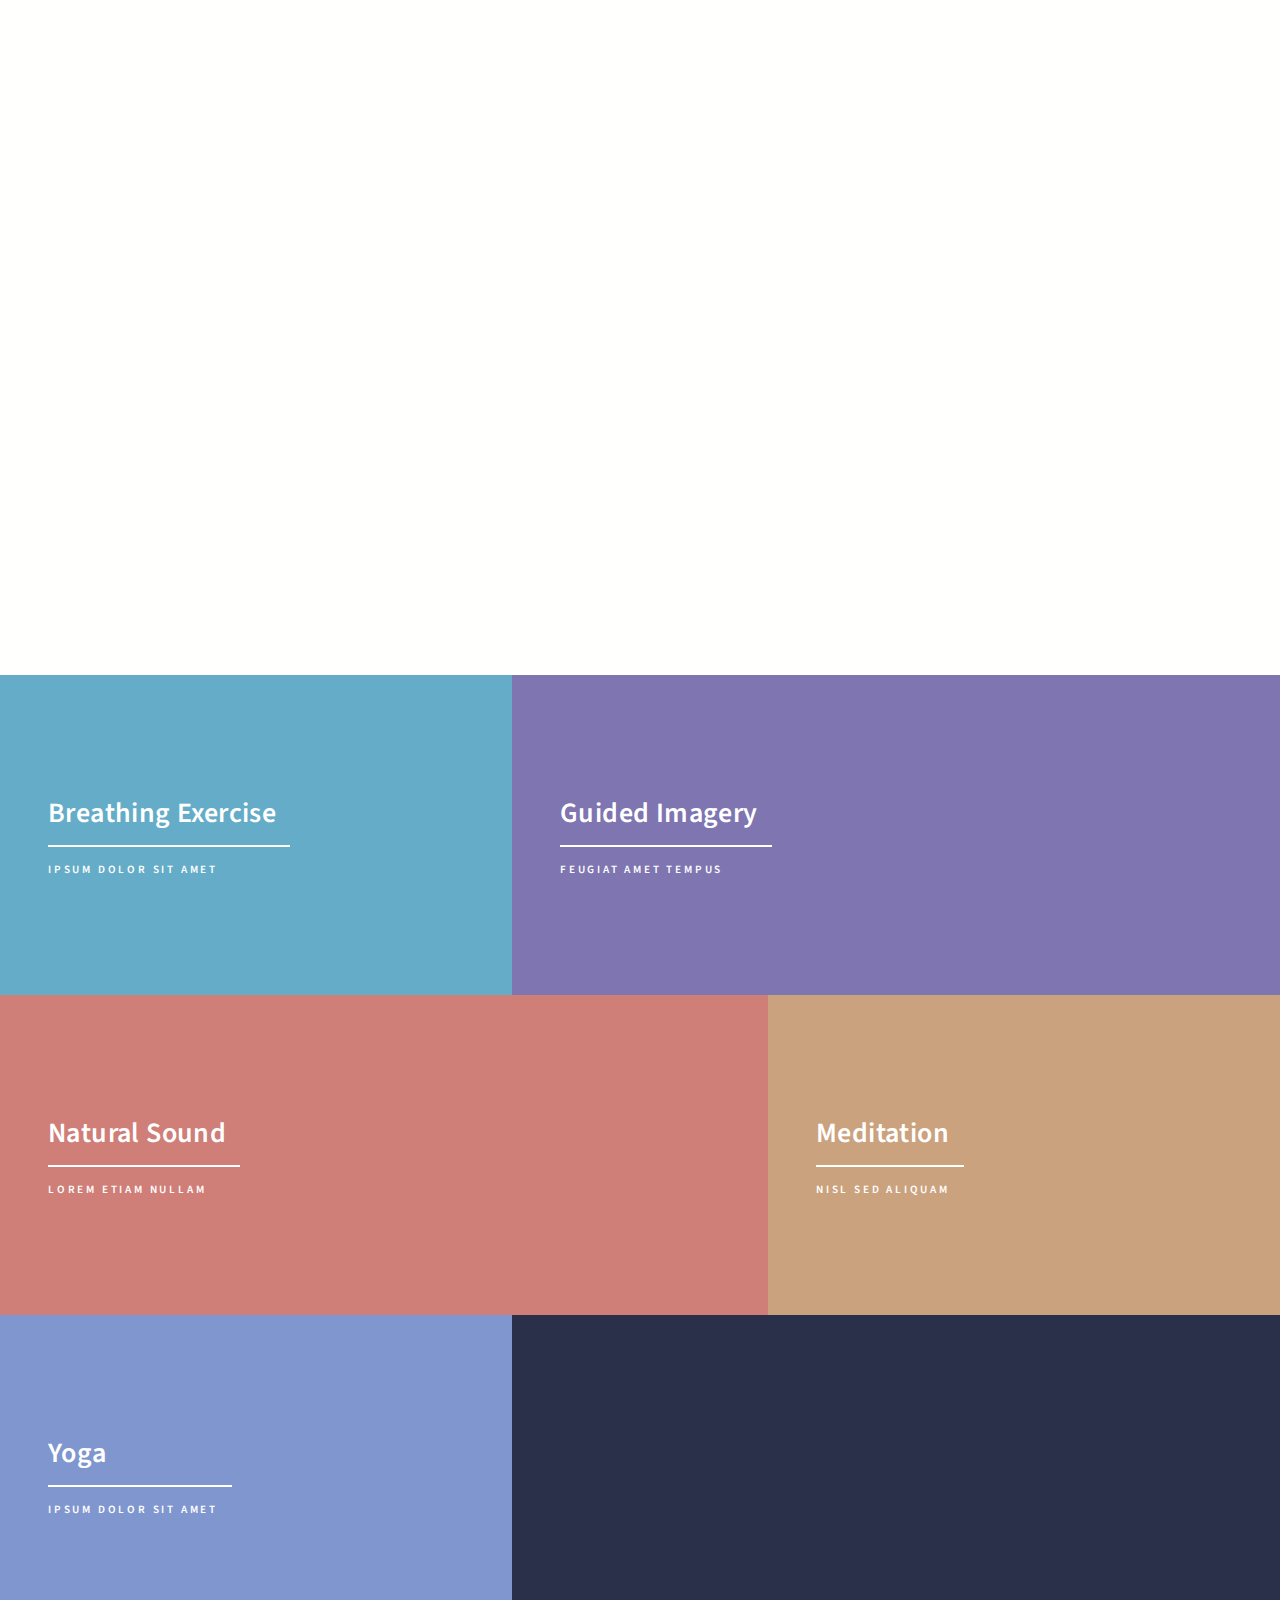
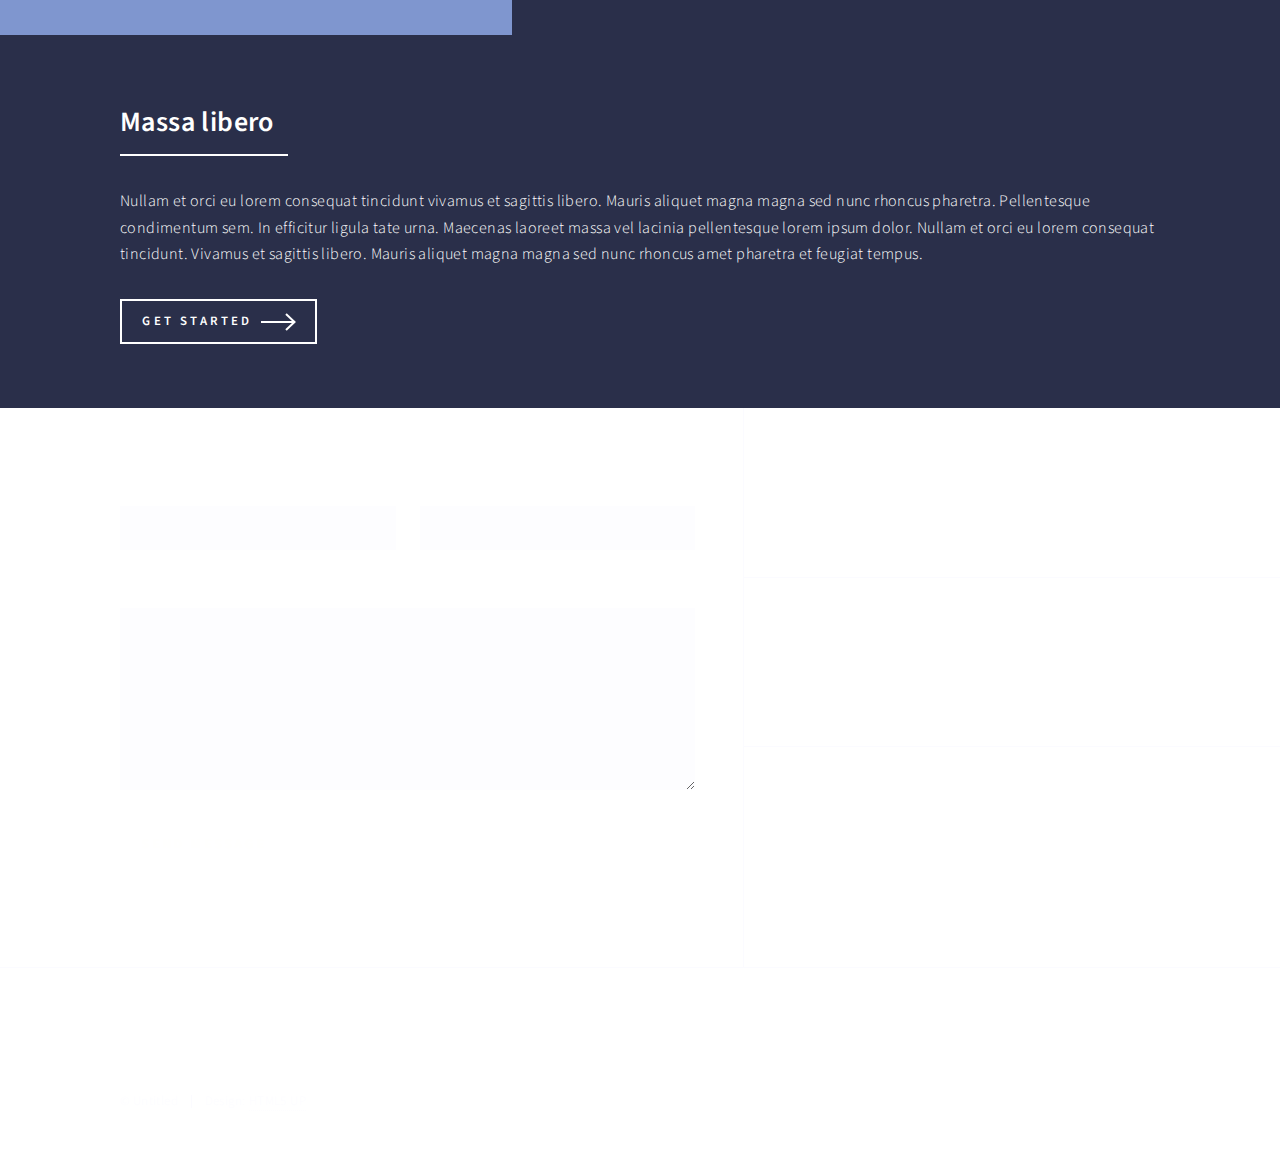
==== index.html @ d441d30e "push" ====
<!DOCTYPE HTML>
<!--
	Forty by HTML5 UP
	html5up.net | @ajlkn
	Free for personal and commercial use under the CCA 3.0 license (html5up.net/license)
-->
<html>
	<head>
		<title>Forty by HTML5 UP</title>
		<meta charset="utf-8" />
		<meta name="viewport" content="width=device-width, initial-scale=1, user-scalable=no" />
		<link rel="stylesheet" href="assets/css/main.css" />
		<noscript><link rel="stylesheet" href="assets/css/noscript.css" /></noscript>
	</head>
	<body class="is-preload">

		<!-- Wrapper -->
			<div id="wrapper">

				<!-- Header -->
					<header id="header" class="alt">
						<a href="index.html" class="logo"><strong><img src="./unruffle-logo.png" alt=""></strong> <span>by Alan Huang, Simran Sethi, Hang Hu</span></a>
						<nav>
							<a href="#menu">Menu</a>
						</nav>
					</header>

				<!-- Menu -->
					<nav id="menu">
						<ul class="links">
							<li><a href="index.html">Home</a></li>
							<li><a href="landing.html">Landing</a></li>
							<li><a href="generic.html">Generic</a></li>
							<li><a href="elements.html">Elements</a></li>
						</ul>
						<ul class="actions stacked">
							<li><a href="#" class="button primary fit">Get Started</a></li>
							<li><a href="#" class="button fit">Log In</a></li>
						</ul>
					</nav>

				<!-- Banner -->
					<section id="banner" class="major">
						<div class="inner">
							<header class="major">
								<h1>Welcome to Unruffle</h1>
							</header>
							<div class="content">
								<p>Where PTSD sufferers find a community and the necessarily help to deal with their symptoms</p>
								<ul class="actions">
									<li><a href="#one" class="button next scrolly">Get Started</a></li>
								</ul>
							</div>
						</div>
					</section>

				<!-- Main -->
					<div id="main">

						<!-- One -->
							<section id="one" class="tiles">
								<article>
									<span class="image">
										<img src="images/pic01.jpg" alt="" />
									</span>
									<header class="major">
										<h3><a href="breathingExercise.html" class="link">Breathing Exercise</a></h3>
										<p>Ipsum dolor sit amet</p>
									</header>
								</article>
								<article>
									<span class="image">
										<img src="images/pic02.jpg" alt="" />
									</span>
									<header class="major">
										<h3><a href="GuidedImagery.html" class="link">Guided Imagery</a></h3>
										<p>feugiat amet tempus</p>
									</header>
								</article>
								<article>
									<span class="image">
										<img src="images/pic03.jpg" alt="" />
									</span>
									<header class="major">
										<h3><a href="landing.html" class="link">Natural Sound</a></h3>
										<p>Lorem etiam nullam</p>
									</header>
								</article>
								<article>
									<span class="image">
										<img src="images/pic04.jpg" alt="" />
									</span>
									<header class="major">
										<h3><a href="landing.html" class="link">Meditation</a></h3>
										<p>Nisl sed aliquam</p>
									</header>
								</article>
								<article>
									<span class="image">
										<img src="images/pic05.jpg" alt="" />
									</span>
									<header class="major">
										<h3><a href="landing.html" class="link">Yoga</a></h3>
										<p>Ipsum dolor sit amet</p>
									</header>
								</article>
								
							</section>

						<!-- Two -->
							<section id="two">
								<div class="inner">
									<header class="major">
										<h2>Massa libero</h2>
									</header>
									<p>Nullam et orci eu lorem consequat tincidunt vivamus et sagittis libero. Mauris aliquet magna magna sed nunc rhoncus pharetra. Pellentesque condimentum sem. In efficitur ligula tate urna. Maecenas laoreet massa vel lacinia pellentesque lorem ipsum dolor. Nullam et orci eu lorem consequat tincidunt. Vivamus et sagittis libero. Mauris aliquet magna magna sed nunc rhoncus amet pharetra et feugiat tempus.</p>
									<ul class="actions">
										<li><a href="landing.html" class="button next">Get Started</a></li>
									</ul>
								</div>
							</section>

					</div>

				<!-- Contact -->
					<section id="contact">
						<div class="inner">
							<section>
								<form method="post" action="#">
									<div class="fields">
										<div class="field half">
											<label for="name">Name</label>
											<input type="text" name="name" id="name" />
										</div>
										<div class="field half">
											<label for="email">Email</label>
											<input type="text" name="email" id="email" />
										</div>
										<div class="field">
											<label for="message">Message</label>
											<textarea name="message" id="message" rows="6"></textarea>
										</div>
									</div>
									<ul class="actions">
										<li><input type="submit" value="Send Message" class="primary" /></li>
										<li><input type="reset" value="Clear" /></li>
									</ul>
								</form>
							</section>
							<section class="split">
								<section>
									<div class="contact-method">
										<span class="icon alt fa-envelope"></span>
										<h3>Email</h3>
										<a href="#">information@untitled.tld</a>
									</div>
								</section>
								<section>
									<div class="contact-method">
										<span class="icon alt fa-phone"></span>
										<h3>Phone</h3>
										<span>(000) 000-0000 x12387</span>
									</div>
								</section>
								<section>
									<div class="contact-method">
										<span class="icon alt fa-home"></span>
										<h3>Address</h3>
										<span>1234 Somewhere Road #5432<br />
										Nashville, TN 00000<br />
										United States of America</span>
									</div>
								</section>
							</section>
						</div>
					</section>

				<!-- Footer -->
					<footer id="footer">
						<div class="inner">
							<ul class="icons">
								<li><a href="#" class="icon alt fa-twitter"><span class="label">Twitter</span></a></li>
								<li><a href="#" class="icon alt fa-facebook"><span class="label">Facebook</span></a></li>
								<li><a href="#" class="icon alt fa-instagram"><span class="label">Instagram</span></a></li>
								<li><a href="#" class="icon alt fa-github"><span class="label">GitHub</span></a></li>
								<li><a href="#" class="icon alt fa-linkedin"><span class="label">LinkedIn</span></a></li>
							</ul>
							<ul class="copyright">
								<li>&copy; Untitled</li><li>Design: <a href="https://html5up.net">HTML5 UP</a></li>
							</ul>
						</div>
					</footer>

			</div>

		<!-- Scripts -->
			<script src="assets/js/jquery.min.js"></script>
			<script src="assets/js/jquery.scrolly.min.js"></script>
			<script src="assets/js/jquery.scrollex.min.js"></script>
			<script src="assets/js/browser.min.js"></script>
			<script src="assets/js/breakpoints.min.js"></script>
			<script src="assets/js/util.js"></script>
			<script src="assets/js/main.js"></script>

	</body>
</html>
---- assets/css/main.css ----
@import url(font-awesome.min.css);
@import url("https://fonts.googleapis.com/css?family=Source+Sans+Pro:300,300italic,600,600italic");

/*
	Forty by HTML5 UP
	html5up.net | @ajlkn
	Free for personal and commercial use under the CCA 3.0 license (html5up.net/license)
*/

html, body, div, span, applet, object,
iframe, h1, h2, h3, h4, h5, h6, p, blockquote,
pre, a, abbr, acronym, address, big, cite,
code, del, dfn, em, img, ins, kbd, q, s, samp,
small, strike, strong, sub, sup, tt, var, b,
u, i, center, dl, dt, dd, ol, ul, li, fieldset,
form, label, legend, table, caption, tbody,
tfoot, thead, tr, th, td, article, aside,
canvas, details, embed, figure, figcaption,
footer, header, hgroup, menu, nav, output, ruby,
section, summary, time, mark, audio, video {
	margin: 0;
	padding: 0;
	border: 0;
	font-size: 100%;
	font: inherit;
	vertical-align: baseline;}

article, aside, details, figcaption, figure,
footer, header, hgroup, menu, nav, section {
	display: block;}

body {
	line-height: 1;
}

ol, ul {
	list-style: none;
}

blockquote, q {
	quotes: none;
}

	blockquote:before, blockquote:after, q:before, q:after {
		content: '';
		content: none;
	}

table {
	border-collapse: collapse;
	border-spacing: 0;
}

body {
	-webkit-text-size-adjust: none;
}

mark {
	background-color: transparent;
	color: inherit;
}

input::-moz-focus-inner {
	border: 0;
	padding: 0;
}

input, select, textarea {
	-moz-appearance: none;
	-webkit-appearance: none;
	-ms-appearance: none;
	appearance: none;
}

/* Basic */

	@-ms-viewport {
		width: device-width;
	}

	body {
		-ms-overflow-style: scrollbar;
	}

	@media screen and (max-width: 480px) {

		html, body {
			min-width: 320px;
		}

	}

	html {
		box-sizing: border-box;
	}

	*, *:before, *:after {
		box-sizing: inherit;
	}

	body {
		/*background: #fffffe;*/
	}

		body.is-preload *, body.is-preload *:before, body.is-preload *:after {
			-moz-animation: none !important;
			-webkit-animation: none !important;
			-ms-animation: none !important;
			animation: none !important;
			-moz-dummy: none !important;
			-webkit-dummy: none !important;
			-ms-dummy: none !important;
			dummy: none !important;
		}

/* Type */

	body, input, select, textarea {
		color: #ffffff;
		font-family: "Source Sans Pro", Helvetica, sans-serif;
		font-size: 17pt;
		font-weight: 300;
		letter-spacing: 0.025em;
		line-height: 1.65;
	}

		@media screen and (max-width: 1680px) {

			body, input, select, textarea {
				font-size: 14pt;
			}

		}

		@media screen and (max-width: 1280px) {

			body, input, select, textarea {
				font-size: 12pt;
			}

		}

		@media screen and (max-width: 360px) {

			body, input, select, textarea {
				font-size: 11pt;
			}

		}

	a {
		-moz-dummy: color 0.2s ease-in-out, border-bottom-color 0.2s ease-in-out;
		-webkit-dummy: color 0.2s ease-in-out, border-bottom-color 0.2s ease-in-out;
		-ms-dummy: color 0.2s ease-in-out, border-bottom-color 0.2s ease-in-out;
		dummy: color 0.2s ease-in-out, border-bottom-color 0.2s ease-in-out;
		border-bottom: dotted 1px;
		color: inherit;
		text-decoration: none;
	}

		a:hover {
			border-bottom-color: transparent;
			color: #9bf1ff !important;
		}

		a:active {
			color: #53e3fb !important;
		}

	strong, b {
		color: #ffffff;
		font-weight: 600;
	}

	em, i {
		font-style: italic;
	}

	p {
		margin: 0 0 2em 0;
	}

	h1, h2, h3, h4, h5, h6 {
		color: #ffffff;
		font-weight: 600;
		line-height: 1.65;
		margin: 0 0 1em 0;
	}

		h1 a, h2 a, h3 a, h4 a, h5 a, h6 a {
			color: inherit;
			border-bottom: 0;
		}

	h1 {
		font-size: 2.5em;
	}

	h2 {
		font-size: 1.75em;
	}

	h3 {
		font-size: 1.35em;
	}

	h4 {
		font-size: 1.1em;
	}

	h5 {
		font-size: 0.9em;
	}

	h6 {
		font-size: 0.7em;
	}

	@media screen and (max-width: 736px) {

		h1 {
			font-size: 2em;
		}

		h2 {
			font-size: 1.5em;
		}

		h3 {
			font-size: 1.25em;
		}

	}

	sub {
		font-size: 0.8em;
		position: relative;
		top: 0.5em;
	}

	sup {
		font-size: 0.8em;
		position: relative;
		top: -0.5em;
	}

	blockquote {
		border-left: solid 4px rgba(212, 212, 255, 0.1);
		font-style: italic;
		margin: 0 0 2em 0;
		padding: 0.5em 0 0.5em 2em;
	}

	code {
		background: rgba(212, 212, 255, 0.035);
		font-family: "Courier New", monospace;
		font-size: 0.9em;
		margin: 0 0.25em;
		padding: 0.25em 0.65em;
	}

	pre {
		-webkit-overflow-scrolling: touch;
		font-family: "Courier New", monospace;
		font-size: 0.9em;
		margin: 0 0 2em 0;
	}

		pre code {
			display: block;
			line-height: 1.75;
			padding: 1em 1.5em;
			overflow-x: auto;
		}

	hr {
		border: 0;
		border-bottom: solid 1px rgba(212, 212, 255, 0.1);
		margin: 2em 0;
	}

		hr.major {
			margin: 3em 0;
		}

	.align-left {
		text-align: left;
	}

	.align-center {
		text-align: center;
	}

	.align-right {
		text-align: right;
	}

/* Row */

	.row {
		display: flex;
		flex-wrap: wrap;
		box-sizing: border-box;
		align-items: stretch;
	}

		.row > * {
			box-sizing: border-box;
		}

		.row.gtr-uniform > * > :last-child {
			margin-bottom: 0;
		}

		.row.aln-left {
			justify-content: flex-start;
		}

		.row.aln-center {
			justify-content: center;
		}

		.row.aln-right {
			justify-content: flex-end;
		}

		.row.aln-top {
			align-items: flex-start;
		}

		.row.aln-middle {
			align-items: center;
		}

		.row.aln-bottom {
			align-items: flex-end;
		}

		.row > .imp {
			order: -1;
		}

		.row > .col-1 {
			width: 8.3333333333%;
		}

		.row > .off-1 {
			margin-left: 8.3333333333%;
		}

		.row > .col-2 {
			width: 16.6666666667%;
		}

		.row > .off-2 {
			margin-left: 16.6666666667%;
		}

		.row > .col-3 {
			width: 25%;
		}

		.row > .off-3 {
			margin-left: 25%;
		}

		.row > .col-4 {
			width: 33.3333333333%;
		}

		.row > .off-4 {
			margin-left: 33.3333333333%;
		}

		.row > .col-5 {
			width: 41.6666666667%;
		}

		.row > .off-5 {
			margin-left: 41.6666666667%;
		}

		.row > .col-6 {
			width: 50%;
		}

		.row > .off-6 {
			margin-left: 50%;
		}

		.row > .col-7 {
			width: 58.3333333333%;
		}

		.row > .off-7 {
			margin-left: 58.3333333333%;
		}

		.row > .col-8 {
			width: 66.6666666667%;
		}

		.row > .off-8 {
			margin-left: 66.6666666667%;
		}

		.row > .col-9 {
			width: 75%;
		}

		.row > .off-9 {
			margin-left: 75%;
		}

		.row > .col-10 {
			width: 83.3333333333%;
		}

		.row > .off-10 {
			margin-left: 83.3333333333%;
		}

		.row > .col-11 {
			width: 91.6666666667%;
		}

		.row > .off-11 {
			margin-left: 91.6666666667%;
		}

		.row > .col-12 {
			width: 100%;
		}

		.row > .off-12 {
			margin-left: 100%;
		}

		.row.gtr-0 {
			margin-top: 0;
			margin-left: 0em;
		}

			.row.gtr-0 > * {
				padding: 0 0 0 0em;
			}

			.row.gtr-0.gtr-uniform {
				margin-top: 0em;
			}

				.row.gtr-0.gtr-uniform > * {
					padding-top: 0em;
				}

		.row.gtr-25 {
			margin-top: 0;
			margin-left: -0.5em;
		}

			.row.gtr-25 > * {
				padding: 0 0 0 0.5em;
			}

			.row.gtr-25.gtr-uniform {
				margin-top: -0.5em;
			}

				.row.gtr-25.gtr-uniform > * {
					padding-top: 0.5em;
				}

		.row.gtr-50 {
			margin-top: 0;
			margin-left: -1em;
		}

			.row.gtr-50 > * {
				padding: 0 0 0 1em;
			}

			.row.gtr-50.gtr-uniform {
				margin-top: -1em;
			}

				.row.gtr-50.gtr-uniform > * {
					padding-top: 1em;
				}

		.row {
			margin-top: 0;
			margin-left: -2em;
		}

			.row > * {
				padding: 0 0 0 2em;
			}

			.row.gtr-uniform {
				margin-top: -2em;
			}

				.row.gtr-uniform > * {
					padding-top: 2em;
				}

		.row.gtr-150 {
			margin-top: 0;
			margin-left: -3em;
		}

			.row.gtr-150 > * {
				padding: 0 0 0 3em;
			}

			.row.gtr-150.gtr-uniform {
				margin-top: -3em;
			}

				.row.gtr-150.gtr-uniform > * {
					padding-top: 3em;
				}

		.row.gtr-200 {
			margin-top: 0;
			margin-left: -4em;
		}

			.row.gtr-200 > * {
				padding: 0 0 0 4em;
			}

			.row.gtr-200.gtr-uniform {
				margin-top: -4em;
			}

				.row.gtr-200.gtr-uniform > * {
					padding-top: 4em;
				}

		@media screen and (max-width: 1680px) {

			.row {
				display: flex;
				flex-wrap: wrap;
				box-sizing: border-box;
				align-items: stretch;
			}

				.row > * {
					box-sizing: border-box;
				}

				.row.gtr-uniform > * > :last-child {
					margin-bottom: 0;
				}

				.row.aln-left {
					justify-content: flex-start;
				}

				.row.aln-center {
					justify-content: center;
				}

				.row.aln-right {
					justify-content: flex-end;
				}

				.row.aln-top {
					align-items: flex-start;
				}

				.row.aln-middle {
					align-items: center;
				}

				.row.aln-bottom {
					align-items: flex-end;
				}

				.row > .imp-xlarge {
					order: -1;
				}

				.row > .col-1-xlarge {
					width: 8.3333333333%;
				}

				.row > .off-1-xlarge {
					margin-left: 8.3333333333%;
				}

				.row > .col-2-xlarge {
					width: 16.6666666667%;
				}

				.row > .off-2-xlarge {
					margin-left: 16.6666666667%;
				}

				.row > .col-3-xlarge {
					width: 25%;
				}

				.row > .off-3-xlarge {
					margin-left: 25%;
				}

				.row > .col-4-xlarge {
					width: 33.3333333333%;
				}

				.row > .off-4-xlarge {
					margin-left: 33.3333333333%;
				}

				.row > .col-5-xlarge {
					width: 41.6666666667%;
				}

				.row > .off-5-xlarge {
					margin-left: 41.6666666667%;
				}

				.row > .col-6-xlarge {
					width: 50%;
				}

				.row > .off-6-xlarge {
					margin-left: 50%;
				}

				.row > .col-7-xlarge {
					width: 58.3333333333%;
				}

				.row > .off-7-xlarge {
					margin-left: 58.3333333333%;
				}

				.row > .col-8-xlarge {
					width: 66.6666666667%;
				}

				.row > .off-8-xlarge {
					margin-left: 66.6666666667%;
				}

				.row > .col-9-xlarge {
					width: 75%;
				}

				.row > .off-9-xlarge {
					margin-left: 75%;
				}

				.row > .col-10-xlarge {
					width: 83.3333333333%;
				}

				.row > .off-10-xlarge {
					margin-left: 83.3333333333%;
				}

				.row > .col-11-xlarge {
					width: 91.6666666667%;
				}

				.row > .off-11-xlarge {
					margin-left: 91.6666666667%;
				}

				.row > .col-12-xlarge {
					width: 100%;
				}

				.row > .off-12-xlarge {
					margin-left: 100%;
				}

				.row.gtr-0 {
					margin-top: 0;
					margin-left: 0em;
				}

					.row.gtr-0 > * {
						padding: 0 0 0 0em;
					}

					.row.gtr-0.gtr-uniform {
						margin-top: 0em;
					}

						.row.gtr-0.gtr-uniform > * {
							padding-top: 0em;
						}

				.row.gtr-25 {
					margin-top: 0;
					margin-left: -0.5em;
				}

					.row.gtr-25 > * {
						padding: 0 0 0 0.5em;
					}

					.row.gtr-25.gtr-uniform {
						margin-top: -0.5em;
					}

						.row.gtr-25.gtr-uniform > * {
							padding-top: 0.5em;
						}

				.row.gtr-50 {
					margin-top: 0;
					margin-left: -1em;
				}

					.row.gtr-50 > * {
						padding: 0 0 0 1em;
					}

					.row.gtr-50.gtr-uniform {
						margin-top: -1em;
					}

						.row.gtr-50.gtr-uniform > * {
							padding-top: 1em;
						}

				.row {
					margin-top: 0;
					margin-left: -2em;
				}

					.row > * {
						padding: 0 0 0 2em;
					}

					.row.gtr-uniform {
						margin-top: -2em;
					}

						.row.gtr-uniform > * {
							padding-top: 2em;
						}

				.row.gtr-150 {
					margin-top: 0;
					margin-left: -3em;
				}

					.row.gtr-150 > * {
						padding: 0 0 0 3em;
					}

					.row.gtr-150.gtr-uniform {
						margin-top: -3em;
					}

						.row.gtr-150.gtr-uniform > * {
							padding-top: 3em;
						}

				.row.gtr-200 {
					margin-top: 0;
					margin-left: -4em;
				}

					.row.gtr-200 > * {
						padding: 0 0 0 4em;
					}

					.row.gtr-200.gtr-uniform {
						margin-top: -4em;
					}

						.row.gtr-200.gtr-uniform > * {
							padding-top: 4em;
						}

		}

		@media screen and (max-width: 1280px) {

			.row {
				display: flex;
				flex-wrap: wrap;
				box-sizing: border-box;
				align-items: stretch;
			}

				.row > * {
					box-sizing: border-box;
				}

				.row.gtr-uniform > * > :last-child {
					margin-bottom: 0;
				}

				.row.aln-left {
					justify-content: flex-start;
				}

				.row.aln-center {
					justify-content: center;
				}

				.row.aln-right {
					justify-content: flex-end;
				}

				.row.aln-top {
					align-items: flex-start;
				}

				.row.aln-middle {
					align-items: center;
				}

				.row.aln-bottom {
					align-items: flex-end;
				}

				.row > .imp-large {
					order: -1;
				}

				.row > .col-1-large {
					width: 8.3333333333%;
				}

				.row > .off-1-large {
					margin-left: 8.3333333333%;
				}

				.row > .col-2-large {
					width: 16.6666666667%;
				}

				.row > .off-2-large {
					margin-left: 16.6666666667%;
				}

				.row > .col-3-large {
					width: 25%;
				}

				.row > .off-3-large {
					margin-left: 25%;
				}

				.row > .col-4-large {
					width: 33.3333333333%;
				}

				.row > .off-4-large {
					margin-left: 33.3333333333%;
				}

				.row > .col-5-large {
					width: 41.6666666667%;
				}

				.row > .off-5-large {
					margin-left: 41.6666666667%;
				}

				.row > .col-6-large {
					width: 50%;
				}

				.row > .off-6-large {
					margin-left: 50%;
				}

				.row > .col-7-large {
					width: 58.3333333333%;
				}

				.row > .off-7-large {
					margin-left: 58.3333333333%;
				}

				.row > .col-8-large {
					width: 66.6666666667%;
				}

				.row > .off-8-large {
					margin-left: 66.6666666667%;
				}

				.row > .col-9-large {
					width: 75%;
				}

				.row > .off-9-large {
					margin-left: 75%;
				}

				.row > .col-10-large {
					width: 83.3333333333%;
				}

				.row > .off-10-large {
					margin-left: 83.3333333333%;
				}

				.row > .col-11-large {
					width: 91.6666666667%;
				}

				.row > .off-11-large {
					margin-left: 91.6666666667%;
				}

				.row > .col-12-large {
					width: 100%;
				}

				.row > .off-12-large {
					margin-left: 100%;
				}

				.row.gtr-0 {
					margin-top: 0;
					margin-left: 0em;
				}

					.row.gtr-0 > * {
						padding: 0 0 0 0em;
					}

					.row.gtr-0.gtr-uniform {
						margin-top: 0em;
					}

						.row.gtr-0.gtr-uniform > * {
							padding-top: 0em;
						}

				.row.gtr-25 {
					margin-top: 0;
					margin-left: -0.375em;
				}

					.row.gtr-25 > * {
						padding: 0 0 0 0.375em;
					}

					.row.gtr-25.gtr-uniform {
						margin-top: -0.375em;
					}

						.row.gtr-25.gtr-uniform > * {
							padding-top: 0.375em;
						}

				.row.gtr-50 {
					margin-top: 0;
					margin-left: -0.75em;
				}

					.row.gtr-50 > * {
						padding: 0 0 0 0.75em;
					}

					.row.gtr-50.gtr-uniform {
						margin-top: -0.75em;
					}

						.row.gtr-50.gtr-uniform > * {
							padding-top: 0.75em;
						}

				.row {
					margin-top: 0;
					margin-left: -1.5em;
				}

					.row > * {
						padding: 0 0 0 1.5em;
					}

					.row.gtr-uniform {
						margin-top: -1.5em;
					}

						.row.gtr-uniform > * {
							padding-top: 1.5em;
						}

				.row.gtr-150 {
					margin-top: 0;
					margin-left: -2.25em;
				}

					.row.gtr-150 > * {
						padding: 0 0 0 2.25em;
					}

					.row.gtr-150.gtr-uniform {
						margin-top: -2.25em;
					}

						.row.gtr-150.gtr-uniform > * {
							padding-top: 2.25em;
						}

				.row.gtr-200 {
					margin-top: 0;
					margin-left: -3em;
				}

					.row.gtr-200 > * {
						padding: 0 0 0 3em;
					}

					.row.gtr-200.gtr-uniform {
						margin-top: -3em;
					}

						.row.gtr-200.gtr-uniform > * {
							padding-top: 3em;
						}

		}

		@media screen and (max-width: 980px) {

			.row {
				display: flex;
				flex-wrap: wrap;
				box-sizing: border-box;
				align-items: stretch;
			}

				.row > * {
					box-sizing: border-box;
				}

				.row.gtr-uniform > * > :last-child {
					margin-bottom: 0;
				}

				.row.aln-left {
					justify-content: flex-start;
				}

				.row.aln-center {
					justify-content: center;
				}

				.row.aln-right {
					justify-content: flex-end;
				}

				.row.aln-top {
					align-items: flex-start;
				}

				.row.aln-middle {
					align-items: center;
				}

				.row.aln-bottom {
					align-items: flex-end;
				}

				.row > .imp-medium {
					order: -1;
				}

				.row > .col-1-medium {
					width: 8.3333333333%;
				}

				.row > .off-1-medium {
					margin-left: 8.3333333333%;
				}

				.row > .col-2-medium {
					width: 16.6666666667%;
				}

				.row > .off-2-medium {
					margin-left: 16.6666666667%;
				}

				.row > .col-3-medium {
					width: 25%;
				}

				.row > .off-3-medium {
					margin-left: 25%;
				}

				.row > .col-4-medium {
					width: 33.3333333333%;
				}

				.row > .off-4-medium {
					margin-left: 33.3333333333%;
				}

				.row > .col-5-medium {
					width: 41.6666666667%;
				}

				.row > .off-5-medium {
					margin-left: 41.6666666667%;
				}

				.row > .col-6-medium {
					width: 50%;
				}

				.row > .off-6-medium {
					margin-left: 50%;
				}

				.row > .col-7-medium {
					width: 58.3333333333%;
				}

				.row > .off-7-medium {
					margin-left: 58.3333333333%;
				}

				.row > .col-8-medium {
					width: 66.6666666667%;
				}

				.row > .off-8-medium {
					margin-left: 66.6666666667%;
				}

				.row > .col-9-medium {
					width: 75%;
				}

				.row > .off-9-medium {
					margin-left: 75%;
				}

				.row > .col-10-medium {
					width: 83.3333333333%;
				}

				.row > .off-10-medium {
					margin-left: 83.3333333333%;
				}

				.row > .col-11-medium {
					width: 91.6666666667%;
				}

				.row > .off-11-medium {
					margin-left: 91.6666666667%;
				}

				.row > .col-12-medium {
					width: 100%;
				}

				.row > .off-12-medium {
					margin-left: 100%;
				}

				.row.gtr-0 {
					margin-top: 0;
					margin-left: 0em;
				}

					.row.gtr-0 > * {
						padding: 0 0 0 0em;
					}

					.row.gtr-0.gtr-uniform {
						margin-top: 0em;
					}

						.row.gtr-0.gtr-uniform > * {
							padding-top: 0em;
						}

				.row.gtr-25 {
					margin-top: 0;
					margin-left: -0.375em;
				}

					.row.gtr-25 > * {
						padding: 0 0 0 0.375em;
					}

					.row.gtr-25.gtr-uniform {
						margin-top: -0.375em;
					}

						.row.gtr-25.gtr-uniform > * {
							padding-top: 0.375em;
						}

				.row.gtr-50 {
					margin-top: 0;
					margin-left: -0.75em;
				}

					.row.gtr-50 > * {
						padding: 0 0 0 0.75em;
					}

					.row.gtr-50.gtr-uniform {
						margin-top: -0.75em;
					}

						.row.gtr-50.gtr-uniform > * {
							padding-top: 0.75em;
						}

				.row {
					margin-top: 0;
					margin-left: -1.5em;
				}

					.row > * {
						padding: 0 0 0 1.5em;
					}

					.row.gtr-uniform {
						margin-top: -1.5em;
					}

						.row.gtr-uniform > * {
							padding-top: 1.5em;
						}

				.row.gtr-150 {
					margin-top: 0;
					margin-left: -2.25em;
				}

					.row.gtr-150 > * {
						padding: 0 0 0 2.25em;
					}

					.row.gtr-150.gtr-uniform {
						margin-top: -2.25em;
					}

						.row.gtr-150.gtr-uniform > * {
							padding-top: 2.25em;
						}

				.row.gtr-200 {
					margin-top: 0;
					margin-left: -3em;
				}

					.row.gtr-200 > * {
						padding: 0 0 0 3em;
					}

					.row.gtr-200.gtr-uniform {
						margin-top: -3em;
					}

						.row.gtr-200.gtr-uniform > * {
							padding-top: 3em;
						}

		}

		@media screen and (max-width: 736px) {

			.row {
				display: flex;
				flex-wrap: wrap;
				box-sizing: border-box;
				align-items: stretch;
			}

				.row > * {
					box-sizing: border-box;
				}

				.row.gtr-uniform > * > :last-child {
					margin-bottom: 0;
				}

				.row.aln-left {
					justify-content: flex-start;
				}

				.row.aln-center {
					justify-content: center;
				}

				.row.aln-right {
					justify-content: flex-end;
				}

				.row.aln-top {
					align-items: flex-start;
				}

				.row.aln-middle {
					align-items: center;
				}

				.row.aln-bottom {
					align-items: flex-end;
				}

				.row > .imp-small {
					order: -1;
				}

				.row > .col-1-small {
					width: 8.3333333333%;
				}

				.row > .off-1-small {
					margin-left: 8.3333333333%;
				}

				.row > .col-2-small {
					width: 16.6666666667%;
				}

				.row > .off-2-small {
					margin-left: 16.6666666667%;
				}

				.row > .col-3-small {
					width: 25%;
				}

				.row > .off-3-small {
					margin-left: 25%;
				}

				.row > .col-4-small {
					width: 33.3333333333%;
				}

				.row > .off-4-small {
					margin-left: 33.3333333333%;
				}

				.row > .col-5-small {
					width: 41.6666666667%;
				}

				.row > .off-5-small {
					margin-left: 41.6666666667%;
				}

				.row > .col-6-small {
					width: 50%;
				}

				.row > .off-6-small {
					margin-left: 50%;
				}

				.row > .col-7-small {
					width: 58.3333333333%;
				}

				.row > .off-7-small {
					margin-left: 58.3333333333%;
				}

				.row > .col-8-small {
					width: 66.6666666667%;
				}

				.row > .off-8-small {
					margin-left: 66.6666666667%;
				}

				.row > .col-9-small {
					width: 75%;
				}

				.row > .off-9-small {
					margin-left: 75%;
				}

				.row > .col-10-small {
					width: 83.3333333333%;
				}

				.row > .off-10-small {
					margin-left: 83.3333333333%;
				}

				.row > .col-11-small {
					width: 91.6666666667%;
				}

				.row > .off-11-small {
					margin-left: 91.6666666667%;
				}

				.row > .col-12-small {
					width: 100%;
				}

				.row > .off-12-small {
					margin-left: 100%;
				}

				.row.gtr-0 {
					margin-top: 0;
					margin-left: 0em;
				}

					.row.gtr-0 > * {
						padding: 0 0 0 0em;
					}

					.row.gtr-0.gtr-uniform {
						margin-top: 0em;
					}

						.row.gtr-0.gtr-uniform > * {
							padding-top: 0em;
						}

				.row.gtr-25 {
					margin-top: 0;
					margin-left: -0.3125em;
				}

					.row.gtr-25 > * {
						padding: 0 0 0 0.3125em;
					}

					.row.gtr-25.gtr-uniform {
						margin-top: -0.3125em;
					}

						.row.gtr-25.gtr-uniform > * {
							padding-top: 0.3125em;
						}

				.row.gtr-50 {
					margin-top: 0;
					margin-left: -0.625em;
				}

					.row.gtr-50 > * {
						padding: 0 0 0 0.625em;
					}

					.row.gtr-50.gtr-uniform {
						margin-top: -0.625em;
					}

						.row.gtr-50.gtr-uniform > * {
							padding-top: 0.625em;
						}

				.row {
					margin-top: 0;
					margin-left: -1.25em;
				}

					.row > * {
						padding: 0 0 0 1.25em;
					}

					.row.gtr-uniform {
						margin-top: -1.25em;
					}

						.row.gtr-uniform > * {
							padding-top: 1.25em;
						}

				.row.gtr-150 {
					margin-top: 0;
					margin-left: -1.875em;
				}

					.row.gtr-150 > * {
						padding: 0 0 0 1.875em;
					}

					.row.gtr-150.gtr-uniform {
						margin-top: -1.875em;
					}

						.row.gtr-150.gtr-uniform > * {
							padding-top: 1.875em;
						}

				.row.gtr-200 {
					margin-top: 0;
					margin-left: -2.5em;
				}

					.row.gtr-200 > * {
						padding: 0 0 0 2.5em;
					}

					.row.gtr-200.gtr-uniform {
						margin-top: -2.5em;
					}

						.row.gtr-200.gtr-uniform > * {
							padding-top: 2.5em;
						}

		}

		@media screen and (max-width: 480px) {

			.row {
				display: flex;
				flex-wrap: wrap;
				box-sizing: border-box;
				align-items: stretch;
			}

				.row > * {
					box-sizing: border-box;
				}

				.row.gtr-uniform > * > :last-child {
					margin-bottom: 0;
				}

				.row.aln-left {
					justify-content: flex-start;
				}

				.row.aln-center {
					justify-content: center;
				}

				.row.aln-right {
					justify-content: flex-end;
				}

				.row.aln-top {
					align-items: flex-start;
				}

				.row.aln-middle {
					align-items: center;
				}

				.row.aln-bottom {
					align-items: flex-end;
				}

				.row > .imp-xsmall {
					order: -1;
				}

				.row > .col-1-xsmall {
					width: 8.3333333333%;
				}

				.row > .off-1-xsmall {
					margin-left: 8.3333333333%;
				}

				.row > .col-2-xsmall {
					width: 16.6666666667%;
				}

				.row > .off-2-xsmall {
					margin-left: 16.6666666667%;
				}

				.row > .col-3-xsmall {
					width: 25%;
				}

				.row > .off-3-xsmall {
					margin-left: 25%;
				}

				.row > .col-4-xsmall {
					width: 33.3333333333%;
				}

				.row > .off-4-xsmall {
					margin-left: 33.3333333333%;
				}

				.row > .col-5-xsmall {
					width: 41.6666666667%;
				}

				.row > .off-5-xsmall {
					margin-left: 41.6666666667%;
				}

				.row > .col-6-xsmall {
					width: 50%;
				}

				.row > .off-6-xsmall {
					margin-left: 50%;
				}

				.row > .col-7-xsmall {
					width: 58.3333333333%;
				}

				.row > .off-7-xsmall {
					margin-left: 58.3333333333%;
				}

				.row > .col-8-xsmall {
					width: 66.6666666667%;
				}

				.row > .off-8-xsmall {
					margin-left: 66.6666666667%;
				}

				.row > .col-9-xsmall {
					width: 75%;
				}

				.row > .off-9-xsmall {
					margin-left: 75%;
				}

				.row > .col-10-xsmall {
					width: 83.3333333333%;
				}

				.row > .off-10-xsmall {
					margin-left: 83.3333333333%;
				}

				.row > .col-11-xsmall {
					width: 91.6666666667%;
				}

				.row > .off-11-xsmall {
					margin-left: 91.6666666667%;
				}

				.row > .col-12-xsmall {
					width: 100%;
				}

				.row > .off-12-xsmall {
					margin-left: 100%;
				}

				.row.gtr-0 {
					margin-top: 0;
					margin-left: 0em;
				}

					.row.gtr-0 > * {
						padding: 0 0 0 0em;
					}

					.row.gtr-0.gtr-uniform {
						margin-top: 0em;
					}

						.row.gtr-0.gtr-uniform > * {
							padding-top: 0em;
						}

				.row.gtr-25 {
					margin-top: 0;
					margin-left: -0.3125em;
				}

					.row.gtr-25 > * {
						padding: 0 0 0 0.3125em;
					}

					.row.gtr-25.gtr-uniform {
						margin-top: -0.3125em;
					}

						.row.gtr-25.gtr-uniform > * {
							padding-top: 0.3125em;
						}

				.row.gtr-50 {
					margin-top: 0;
					margin-left: -0.625em;
				}

					.row.gtr-50 > * {
						padding: 0 0 0 0.625em;
					}

					.row.gtr-50.gtr-uniform {
						margin-top: -0.625em;
					}

						.row.gtr-50.gtr-uniform > * {
							padding-top: 0.625em;
						}

				.row {
					margin-top: 0;
					margin-left: -1.25em;
				}

					.row > * {
						padding: 0 0 0 1.25em;
					}

					.row.gtr-uniform {
						margin-top: -1.25em;
					}

						.row.gtr-uniform > * {
							padding-top: 1.25em;
						}

				.row.gtr-150 {
					margin-top: 0;
					margin-left: -1.875em;
				}

					.row.gtr-150 > * {
						padding: 0 0 0 1.875em;
					}

					.row.gtr-150.gtr-uniform {
						margin-top: -1.875em;
					}

						.row.gtr-150.gtr-uniform > * {
							padding-top: 1.875em;
						}

				.row.gtr-200 {
					margin-top: 0;
					margin-left: -2.5em;
				}

					.row.gtr-200 > * {
						padding: 0 0 0 2.5em;
					}

					.row.gtr-200.gtr-uniform {
						margin-top: -2.5em;
					}

						.row.gtr-200.gtr-uniform > * {
							padding-top: 2.5em;
						}

		}

/* Section/Article */

	section.special, article.special {
		text-align: center;
	}

	header.major {
		width: -moz-max-content;
		width: -webkit-max-content;
		width: -ms-max-content;
		width: max-content;
		margin-bottom: 2em;
	}

		header.major > :first-child {
			margin-bottom: 0;
			width: calc(100% + 0.5em);
		}

			header.major > :first-child:after {
				content: '';
				background-color: #ffffff;
				display: block;
				height: 2px;
				margin: 0.325em 0 0.5em 0;
				width: 100%;
			}

		header.major > p {
			font-size: 0.7em;
			font-weight: 600;
			letter-spacing: 0.25em;
			margin-bottom: 0;
			text-transform: uppercase;
		}

		body.is-ie header.major > :first-child:after {
			max-width: 9em;
		}

		body.is-ie header.major > h1:after {
			max-width: 100% !important;
		}

	@media screen and (max-width: 736px) {

		header.major > p br {
			display: none;
		}

	}

/* Form */

	form {
		margin: 0 0 2em 0;
	}

		form > :last-child {
			margin-bottom: 0;
		}

		form > .fields {
			display: -moz-flex;
			display: -webkit-flex;
			display: -ms-flex;
			display: flex;
			-moz-flex-wrap: wrap;
			-webkit-flex-wrap: wrap;
			-ms-flex-wrap: wrap;
			flex-wrap: wrap;
			width: calc(100% + 3em);
			margin: -1.5em 0 2em -1.5em;
		}

			form > .fields > .field {
				-moz-flex-grow: 0;
				-webkit-flex-grow: 0;
				-ms-flex-grow: 0;
				flex-grow: 0;
				-moz-flex-shrink: 0;
				-webkit-flex-shrink: 0;
				-ms-flex-shrink: 0;
				flex-shrink: 0;
				padding: 1.5em 0 0 1.5em;
				width: calc(100% - 1.5em);
			}

				form > .fields > .field.half {
					width: calc(50% - 0.75em);
				}

				form > .fields > .field.third {
					width: calc(100%/3 - 0.5em);
				}

				form > .fields > .field.quarter {
					width: calc(25% - 0.375em);
				}

		@media screen and (max-width: 480px) {

			form > .fields {
				width: calc(100% + 3em);
				margin: -1.5em 0 2em -1.5em;
			}

				form > .fields > .field {
					padding: 1.5em 0 0 1.5em;
					width: calc(100% - 1.5em);
				}

					form > .fields > .field.half {
						width: calc(100% - 1.5em);
					}

					form > .fields > .field.third {
						width: calc(100% - 1.5em);
					}

					form > .fields > .field.quarter {
						width: calc(100% - 1.5em);
					}

		}

	label {
		color: #ffffff;
		display: block;
		font-size: 0.8em;
		font-weight: 600;
		letter-spacing: 0.25em;
		margin: 0 0 1em 0;
		text-transform: uppercase;
	}

	input[type="text"],
	input[type="password"],
	input[type="email"],
	input[type="tel"],
	input[type="search"],
	input[type="url"],
	select,
	textarea {
		-moz-appearance: none;
		-webkit-appearance: none;
		-ms-appearance: none;
		appearance: none;
		background: rgba(212, 212, 255, 0.035);
		border: none;
		border-radius: 0;
		color: inherit;
		display: block;
		outline: 0;
		padding: 0 1em;
		text-decoration: none;
		width: 100%;
	}

		input[type="text"]:invalid,
		input[type="password"]:invalid,
		input[type="email"]:invalid,
		input[type="tel"]:invalid,
		input[type="search"]:invalid,
		input[type="url"]:invalid,
		select:invalid,
		textarea:invalid {
			box-shadow: none;
		}

		input[type="text"]:focus,
		input[type="password"]:focus,
		input[type="email"]:focus,
		input[type="tel"]:focus,
		input[type="search"]:focus,
		input[type="url"]:focus,
		select:focus,
		textarea:focus {
			border-color: #9bf1ff;
			box-shadow: 0 0 0 2px #9bf1ff;
		}

	select {
		background-image: url("data:image/svg+xml;charset=utf8,%3Csvg xmlns='http://www.w3.org/2000/svg' width='40' height='40' preserveAspectRatio='none' viewBox='0 0 40 40'%3E%3Cpath d='M9.4,12.3l10.4,10.4l10.4-10.4c0.2-0.2,0.5-0.4,0.9-0.4c0.3,0,0.6,0.1,0.9,0.4l3.3,3.3c0.2,0.2,0.4,0.5,0.4,0.9 c0,0.4-0.1,0.6-0.4,0.9L20.7,31.9c-0.2,0.2-0.5,0.4-0.9,0.4c-0.3,0-0.6-0.1-0.9-0.4L4.3,17.3c-0.2-0.2-0.4-0.5-0.4-0.9 c0-0.4,0.1-0.6,0.4-0.9l3.3-3.3c0.2-0.2,0.5-0.4,0.9-0.4S9.1,12.1,9.4,12.3z' fill='rgba(212, 212, 255, 0.1)' /%3E%3C/svg%3E");
		background-size: 1.25rem;
		background-repeat: no-repeat;
		background-position: calc(100% - 1rem) center;
		height: 2.75em;
		padding-right: 2.75em;
		text-overflow: ellipsis;
	}

		select option {
			color: #ffffff;
			background: #fffffe;
		}

		select:focus::-ms-value {
			background-color: transparent;
		}

		select::-ms-expand {
			display: none;
		}

	input[type="text"],
	input[type="password"],
	input[type="email"],
	input[type="tel"],
	input[type="search"],
	input[type="url"],
	select {
		height: 2.75em;
	}

	textarea {
		padding: 0.75em 1em;
	}

	input[type="checkbox"],
	input[type="radio"] {
		-moz-appearance: none;
		-webkit-appearance: none;
		-ms-appearance: none;
		appearance: none;
		display: block;
		float: left;
		margin-right: -2em;
		opacity: 0;
		width: 1em;
		z-index: -1;
	}

		input[type="checkbox"] + label,
		input[type="radio"] + label {
			text-decoration: none;
			color: #ffffff;
			cursor: pointer;
			display: inline-block;
			font-weight: 300;
			padding-left: 2.65em;
			padding-right: 0.75em;
			position: relative;
		}

			input[type="checkbox"] + label:before,
			input[type="radio"] + label:before {
				-moz-osx-font-smoothing: grayscale;
				-webkit-font-smoothing: antialiased;
				font-family: FontAwesome;
				font-style: normal;
				font-weight: normal;
				text-transform: none !important;
			}

			input[type="checkbox"] + label:before,
			input[type="radio"] + label:before {
				background: rgba(212, 212, 255, 0.035);
				content: '';
				display: inline-block;
				height: 1.65em;
				left: 0;
				letter-spacing: 0;
				line-height: 1.58125em;
				position: absolute;
				text-align: center;
				top: 0;
				width: 1.65em;
			}

		input[type="checkbox"]:checked + label:before,
		input[type="radio"]:checked + label:before {
			background: #ffffff;
			border-color: #9bf1ff;
			content: '\f00c';
			color: #fffffe;
		}

		input[type="checkbox"]:focus + label:before,
		input[type="radio"]:focus + label:before {
			box-shadow: 0 0 0 2px #9bf1ff;
		}

	input[type="radio"] + label:before {
		border-radius: 100%;
	}

	::-webkit-input-placeholder {
		color: rgba(244, 244, 255, 0.2) !important;
		opacity: 1.0;
	}

	:-moz-placeholder {
		color: rgba(244, 244, 255, 0.2) !important;
		opacity: 1.0;
	}

	::-moz-placeholder {
		color: rgba(244, 244, 255, 0.2) !important;
		opacity: 1.0;
	}

	:-ms-input-placeholder {
		color: rgba(244, 244, 255, 0.2) !important;
		opacity: 1.0;
	}

/* Box */

	.box {
		border: solid 1px rgba(212, 212, 255, 0.1);
		margin-bottom: 2em;
		padding: 1.5em;
	}

		.box > :last-child,
		.box > :last-child > :last-child,
		.box > :last-child > :last-child > :last-child {
			margin-bottom: 0;
		}

		.box.alt {
			border: 0;
			border-radius: 0;
			padding: 0;
		}

/* Icon */

	.icon {
		text-decoration: none;
		border-bottom: none;
		position: relative;
	}

		.icon:before {
			-moz-osx-font-smoothing: grayscale;
			-webkit-font-smoothing: antialiased;
			font-family: FontAwesome;
			font-style: normal;
			font-weight: normal;
			text-transform: none !important;
		}

		.icon > .label {
			display: none;
		}

		.icon.alt:before {
			background-color: #ffffff;
			border-radius: 100%;
			color: #fffffe;
			display: inline-block;
			height: 2em;
			line-height: 2em;
			text-align: center;
			width: 2em;
		}

	a.icon.alt:before {
		-moz-dummy: background-color 0.2s ease-in-out;
		-webkit-dummy: background-color 0.2s ease-in-out;
		-ms-dummy: background-color 0.2s ease-in-out;
		dummy: background-color 0.2s ease-in-out;
	}

	a.icon.alt:hover:before {
		background-color: #6fc3df;
	}

	a.icon.alt:active:before {
		background-color: #37a6cb;
	}

/* Image */

	.image {
		border: 0;
		display: inline-block;
		position: relative;
	}

		.image img {
			display: block;
		}

		.image.left, .image.right {
			max-width: 30%;
		}

			.image.left img, .image.right img {
				width: 100%;
			}

		.image.left {
			float: left;
			margin: 0 1.5em 1.25em 0;
			top: 0.25em;
		}

		.image.right {
			float: right;
			margin: 0 0 1.25em 1.5em;
			top: 0.25em;
		}

		.image.fit {
			display: block;
			margin: 0 0 2em 0;
			width: 100%;
		}

			.image.fit img {
				width: 100%;
			}

		.image.main {
			display: block;
			margin: 2.5em 0;
			width: 100%;
		}

			.image.main img {
				width: 100%;
			}

			@media screen and (max-width: 736px) {

				.image.main {
					margin: 1.5em 0;
				}

			}

/* List */

	ol {
		list-style: decimal;
		margin: 0 0 2em 0;
		padding-left: 1.25em;
	}

		ol li {
			padding-left: 0.25em;
		}

	ul {
		list-style: disc;
		margin: 0 0 2em 0;
		padding-left: 1em;
	}

		ul li {
			padding-left: 0.5em;
		}

		ul.alt {
			list-style: none;
			padding-left: 0;
		}

			ul.alt li {
				border-top: solid 1px rgba(212, 212, 255, 0.1);
				padding: 0.5em 0;
			}

				ul.alt li:first-child {
					border-top: 0;
					padding-top: 0;
				}

	dl {
		margin: 0 0 2em 0;
	}

		dl dt {
			display: block;
			font-weight: 600;
			margin: 0 0 1em 0;
		}

		dl dd {
			margin-left: 2em;
		}

/* Actions */

	ul.actions {
		display: -moz-flex;
		display: -webkit-flex;
		display: -ms-flex;
		display: flex;
		cursor: default;
		list-style: none;
		margin-left: -1em;
		padding-left: 0;
	}

		ul.actions li {
			padding: 0 0 0 1em;
			vertical-align: middle;
		}

		ul.actions.special {
			-moz-justify-content: center;
			-webkit-justify-content: center;
			-ms-justify-content: center;
			justify-content: center;
			width: 100%;
			margin-left: 0;
		}

			ul.actions.special li:first-child {
				padding-left: 0;
			}

		ul.actions.stacked {
			-moz-flex-direction: column;
			-webkit-flex-direction: column;
			-ms-flex-direction: column;
			flex-direction: column;
			margin-left: 0;
		}

			ul.actions.stacked li {
				padding: 1.3em 0 0 0;
			}

				ul.actions.stacked li:first-child {
					padding-top: 0;
				}

		ul.actions.fit {
			width: calc(100% + 1em);
		}

			ul.actions.fit li {
				-moz-flex-grow: 1;
				-webkit-flex-grow: 1;
				-ms-flex-grow: 1;
				flex-grow: 1;
				-moz-flex-shrink: 1;
				-webkit-flex-shrink: 1;
				-ms-flex-shrink: 1;
				flex-shrink: 1;
				width: 100%;
			}

				ul.actions.fit li > * {
					width: 100%;
				}

			ul.actions.fit.stacked {
				width: 100%;
			}

/* Icons */

	ul.icons {
		cursor: default;
		list-style: none;
		padding-left: 0;
	}

		ul.icons li {
			display: inline-block;
			padding: 0 1em 0 0;
		}

			ul.icons li:last-child {
				padding-right: 0;
			}

		@media screen and (max-width: 736px) {

			ul.icons li {
				padding: 0 0.75em 0 0;
			}

		}

/* Pagination */

	ul.pagination {
		cursor: default;
		list-style: none;
		padding-left: 0;
	}

		ul.pagination li {
			display: inline-block;
			padding-left: 0;
			vertical-align: middle;
		}

			ul.pagination li > .page {
				-moz-dummy: background-color 0.2s ease-in-out, color 0.2s ease-in-out;
				-webkit-dummy: background-color 0.2s ease-in-out, color 0.2s ease-in-out;
				-ms-dummy: background-color 0.2s ease-in-out, color 0.2s ease-in-out;
				dummy: background-color 0.2s ease-in-out, color 0.2s ease-in-out;
				border-bottom: 0;
				display: inline-block;
				font-size: 0.8em;
				font-weight: 600;
				height: 1.5em;
				line-height: 1.5em;
				margin: 0 0.125em;
				min-width: 1.5em;
				padding: 0 0.5em;
				text-align: center;
			}

				ul.pagination li > .page.active {
					background-color: #ffffff;
					color: #fffffe;
				}

					ul.pagination li > .page.active:hover {
						background-color: #9bf1ff;
						color: #fffffe !important;
					}

					ul.pagination li > .page.active:active {
						background-color: #53e3fb;
					}

			ul.pagination li:first-child {
				padding-right: 0.75em;
			}

			ul.pagination li:last-child {
				padding-left: 0.75em;
			}

		@media screen and (max-width: 480px) {

			ul.pagination li:nth-child(n+2):nth-last-child(n+2) {
				display: none;
			}

			ul.pagination li:first-child {
				padding-right: 0;
			}

		}

/* Table */

	.table-wrapper {
		-webkit-overflow-scrolling: touch;
		overflow-x: auto;
	}

	table {
		margin: 0 0 2em 0;
		width: 100%;
	}

		table tbody tr {
			border: solid 1px rgba(212, 212, 255, 0.1);
			border-left: 0;
			border-right: 0;
		}

			table tbody tr:nth-child(2n + 1) {
				background-color: rgba(212, 212, 255, 0.035);
			}

		table td {
			padding: 0.75em 0.75em;
		}

		table th {
			color: #ffffff;
			font-size: 0.9em;
			font-weight: 600;
			padding: 0 0.75em 0.75em 0.75em;
			text-align: left;
		}

		table thead {
			border-bottom: solid 2px rgba(212, 212, 255, 0.1);
		}

		table tfoot {
			border-top: solid 2px rgba(212, 212, 255, 0.1);
		}

		table.alt {
			border-collapse: separate;
		}

			table.alt tbody tr td {
				border: solid 1px rgba(212, 212, 255, 0.1);
				border-left-width: 0;
				border-top-width: 0;
			}

				table.alt tbody tr td:first-child {
					border-left-width: 1px;
				}

			table.alt tbody tr:first-child td {
				border-top-width: 1px;
			}

			table.alt thead {
				border-bottom: 0;
			}

			table.alt tfoot {
				border-top: 0;
			}

/* Button */

	input[type="submit"],
	input[type="reset"],
	input[type="button"],
	button,
	.button {
		-moz-appearance: none;
		-webkit-appearance: none;
		-ms-appearance: none;
		appearance: none;
		-moz-dummy: background-color 0.2s ease-in-out, box-shadow 0.2s ease-in-out, color 0.2s ease-in-out;
		-webkit-dummy: background-color 0.2s ease-in-out, box-shadow 0.2s ease-in-out, color 0.2s ease-in-out;
		-ms-dummy: background-color 0.2s ease-in-out, box-shadow 0.2s ease-in-out, color 0.2s ease-in-out;
		dummy: background-color 0.2s ease-in-out, box-shadow 0.2s ease-in-out, color 0.2s ease-in-out;
		background-color: transparent;
		border: 0;
		border-radius: 0;
		box-shadow: inset 0 0 0 2px #ffffff;
		color: #ffffff;
		cursor: pointer;
		display: inline-block;
		font-size: 0.8em;
		font-weight: 600;
		height: 3.5em;
		letter-spacing: 0.25em;
		line-height: 3.5em;
		padding: 0 1.75em;
		text-align: center;
		text-decoration: none;
		text-transform: uppercase;
		white-space: nowrap;
	}

		input[type="submit"]:hover, input[type="submit"]:active,
		input[type="reset"]:hover,
		input[type="reset"]:active,
		input[type="button"]:hover,
		input[type="button"]:active,
		button:hover,
		button:active,
		.button:hover,
		.button:active {
			box-shadow: inset 0 0 0 2px #9bf1ff;
			color: #9bf1ff;
		}

		input[type="submit"]:active,
		input[type="reset"]:active,
		input[type="button"]:active,
		button:active,
		.button:active {
			background-color: rgba(155, 241, 255, 0.1);
			box-shadow: inset 0 0 0 2px #53e3fb;
			color: #53e3fb;
		}

		input[type="submit"].icon:before,
		input[type="reset"].icon:before,
		input[type="button"].icon:before,
		button.icon:before,
		.button.icon:before {
			margin-right: 0.5em;
		}

		input[type="submit"].fit,
		input[type="reset"].fit,
		input[type="button"].fit,
		button.fit,
		.button.fit {
			width: 100%;
		}

		input[type="submit"].small,
		input[type="reset"].small,
		input[type="button"].small,
		button.small,
		.button.small {
			font-size: 0.6em;
		}

		input[type="submit"].large,
		input[type="reset"].large,
		input[type="button"].large,
		button.large,
		.button.large {
			font-size: 1.25em;
			height: 3em;
			line-height: 3em;
		}

		input[type="submit"].next,
		input[type="reset"].next,
		input[type="button"].next,
		button.next,
		.button.next {
			padding-right: 4.5em;
			position: relative;
		}

			input[type="submit"].next:before, input[type="submit"].next:after,
			input[type="reset"].next:before,
			input[type="reset"].next:after,
			input[type="button"].next:before,
			input[type="button"].next:after,
			button.next:before,
			button.next:after,
			.button.next:before,
			.button.next:after {
				-moz-dummy: opacity 0.2s ease-in-out;
				-webkit-dummy: opacity 0.2s ease-in-out;
				-ms-dummy: opacity 0.2s ease-in-out;
				dummy: opacity 0.2s ease-in-out;
				background-position: center right;
				background-repeat: no-repeat;
				background-size: 36px 24px;
				content: '';
				display: block;
				height: 100%;
				position: absolute;
				right: 1.5em;
				top: 0;
				vertical-align: middle;
				width: 36px;
			}

			input[type="submit"].next:before,
			input[type="reset"].next:before,
			input[type="button"].next:before,
			button.next:before,
			.button.next:before {
				background-image: url("data:image/svg+xml;charset=utf8,%3Csvg xmlns='http://www.w3.org/2000/svg' xmlns:xlink='http://www.w3.org/1999/xlink' width='36px' height='24px' viewBox='0 0 36 24' zoomAndPan='disable'%3E%3Cstyle%3Eline %7B stroke: %23ffffff%3B stroke-width: 2px%3B %7D%3C/style%3E%3Cline x1='0' y1='12' x2='34' y2='12' /%3E%3Cline x1='25' y1='4' x2='34' y2='12.5' /%3E%3Cline x1='25' y1='20' x2='34' y2='11.5' /%3E%3C/svg%3E");
			}

			input[type="submit"].next:after,
			input[type="reset"].next:after,
			input[type="button"].next:after,
			button.next:after,
			.button.next:after {
				background-image: url("data:image/svg+xml;charset=utf8,%3Csvg xmlns='http://www.w3.org/2000/svg' xmlns:xlink='http://www.w3.org/1999/xlink' width='36px' height='24px' viewBox='0 0 36 24' zoomAndPan='disable'%3E%3Cstyle%3Eline %7B stroke: %239bf1ff%3B stroke-width: 2px%3B %7D%3C/style%3E%3Cline x1='0' y1='12' x2='34' y2='12' /%3E%3Cline x1='25' y1='4' x2='34' y2='12.5' /%3E%3Cline x1='25' y1='20' x2='34' y2='11.5' /%3E%3C/svg%3E");
				opacity: 0;
				z-index: 1;
			}

			input[type="submit"].next:hover:after, input[type="submit"].next:active:after,
			input[type="reset"].next:hover:after,
			input[type="reset"].next:active:after,
			input[type="button"].next:hover:after,
			input[type="button"].next:active:after,
			button.next:hover:after,
			button.next:active:after,
			.button.next:hover:after,
			.button.next:active:after {
				opacity: 1;
			}

			@media screen and (max-width: 1280px) {

				input[type="submit"].next,
				input[type="reset"].next,
				input[type="button"].next,
				button.next,
				.button.next {
					padding-right: 5em;
				}

			}

		input[type="submit"].primary,
		input[type="reset"].primary,
		input[type="button"].primary,
		button.primary,
		.button.primary {
			background-color: #ffffff;
			box-shadow: none;
			color: #fffffe;
		}

			input[type="submit"].primary:hover, input[type="submit"].primary:active,
			input[type="reset"].primary:hover,
			input[type="reset"].primary:active,
			input[type="button"].primary:hover,
			input[type="button"].primary:active,
			button.primary:hover,
			button.primary:active,
			.button.primary:hover,
			.button.primary:active {
				background-color: #9bf1ff;
				color: #fffffe !important;
			}

			input[type="submit"].primary:active,
			input[type="reset"].primary:active,
			input[type="button"].primary:active,
			button.primary:active,
			.button.primary:active {
				background-color: #53e3fb;
			}

		input[type="submit"].disabled, input[type="submit"]:disabled,
		input[type="reset"].disabled,
		input[type="reset"]:disabled,
		input[type="button"].disabled,
		input[type="button"]:disabled,
		button.disabled,
		button:disabled,
		.button.disabled,
		.button:disabled {
			pointer-events: none;
			cursor: default;
			opacity: 0.25;
		}

/* Tiles */

	.tiles {
		display: -moz-flex;
		display: -webkit-flex;
		display: -ms-flex;
		display: flex;
		-moz-flex-wrap: wrap;
		-webkit-flex-wrap: wrap;
		-ms-flex-wrap: wrap;
		flex-wrap: wrap;
		border-top: 0 !important;
	}

		.tiles + * {
			border-top: 0 !important;
		}

		.tiles article {
			-moz-align-items: center;
			-webkit-align-items: center;
			-ms-align-items: center;
			align-items: center;
			display: -moz-flex;
			display: -webkit-flex;
			display: -ms-flex;
			display: flex;
			-moz-dummy: -moz-transform 0.25s ease, opacity 0.25s ease, -moz-filter 1s ease, -webkit-filter 1s ease;
			-webkit-dummy: -webkit-transform 0.25s ease, opacity 0.25s ease, -webkit-filter 1s ease, -webkit-filter 1s ease;
			-ms-dummy: -ms-transform 0.25s ease, opacity 0.25s ease, -ms-filter 1s ease, -webkit-filter 1s ease;
			dummy: transform 0.25s ease, opacity 0.25s ease, filter 1s ease, -webkit-filter 1s ease;
			padding: 4em 4em 2em 4em ;
			background-position: center;
			background-repeat: no-repeat;
			background-size: cover;
			cursor: default;
			height: 40vh;
			max-height: 40em;
			min-height: 23em;
			overflow: hidden;
			position: relative;
			width: 40%;
		}

			.tiles article .image {
				display: none;
			}

			.tiles article header {
				position: relative;
				z-index: 3;
			}

			.tiles article h3 {
				font-size: 1.75em;
			}

				.tiles article h3 a:hover {
					color: inherit !important;
				}

			.tiles article .link.primary {
				border: 0;
				height: 100%;
				left: 0;
				position: absolute;
				top: 0;
				width: 100%;
				z-index: 4;
			}

			.tiles article:before {
				-moz-dummy: opacity 0.5s ease;
				-webkit-dummy: opacity 0.5s ease;
				-ms-dummy: opacity 0.5s ease;
				dummy: opacity 0.5s ease;
				bottom: 0;
				content: '';
				display: block;
				height: 100%;
				left: 0;
				opacity: 0.85;
				position: absolute;
				width: 100%;
				z-index: 2;
			}

			.tiles article:after {
				background-color: rgba(36, 41, 67, 0.25);
				content: '';
				display: block;
				height: 100%;
				left: 0;
				position: absolute;
				top: 0;
				width: 100%;
				z-index: 1;
			}

			.tiles article:hover:before {
				opacity: 0;
			}

			.tiles article.is-dummying {
				-moz-transform: scale(0.95);
				-webkit-transform: scale(0.95);
				-ms-transform: scale(0.95);
				transform: scale(0.95);
				-moz-filter: blur(0.5em);
				-webkit-filter: blur(0.5em);
				-ms-filter: blur(0.5em);
				filter: blur(0.5em);
				opacity: 0;
			}

			.tiles article:nth-child(4n - 1), .tiles article:nth-child(4n - 2) {
				width: 60%;
			}

			.tiles article:nth-child(6n - 5):before {
				background-color: #6fc3df;
			}

			.tiles article:nth-child(6n - 4):before {
				background-color: #8d82c4;
			}

			.tiles article:nth-child(6n - 3):before {
				background-color: #ec8d81;
			}

			.tiles article:nth-child(6n - 2):before {
				background-color: #e7b788;
			}

			.tiles article:nth-child(6n - 1):before {
				background-color: #8ea9e8;
			}

			.tiles article:nth-child(6n):before {
				background-color: #87c5a4;
			}

		@media screen and (max-width: 1280px) {

			.tiles article {
				padding: 4em 3em 2em 3em ;
				height: 30vh;
				max-height: 30em;
				min-height: 20em;
			}

		}

		@media screen and (max-width: 980px) {

			.tiles article {
				width: 50% !important;
			}

		}

		@media screen and (max-width: 736px) {

			.tiles article {
				padding: 3em 1.5em 1em 1.5em ;
				height: 16em;
				max-height: none;
				min-height: 0;
			}

				.tiles article h3 {
					font-size: 1.5em;
				}

		}

		@media screen and (max-width: 480px) {

			.tiles {
				display: block;
			}

				.tiles article {
					height: 20em;
					width: 100% !important;
				}

		}

/* Contact Method */

	.contact-method {
		margin: 0 0 2em 0;
		padding-left: 3.25em;
		position: relative;
	}

		.contact-method .icon {
			left: 0;
			position: absolute;
			top: 0;
		}

		.contact-method h3 {
			margin: 0 0 0.5em 0;
		}

/* Spotlights */

	.spotlights {
		border-top: 0 !important;
	}

		.spotlights + * {
			border-top: 0 !important;
		}

		.spotlights > section {
			display: -moz-flex;
			display: -webkit-flex;
			display: -ms-flex;
			display: flex;
			-moz-flex-direction: row;
			-webkit-flex-direction: row;
			-ms-flex-direction: row;
			flex-direction: row;
			background-color: #2e3450;
		}

			.spotlights > section > .image {
				background-position: center center;
				background-size: cover;
				border-radius: 0;
				display: block;
				position: relative;
				width: 30%;
			}

				.spotlights > section > .image img {
					border-radius: 0;
					display: block;
					width: 100%;
				}

				.spotlights > section > .image:before {
					background: rgba(36, 41, 67, 0.9);
					content: '';
					display: block;
					height: 100%;
					left: 0;
					opacity: 0;
					position: absolute;
					top: 0;
					width: 100%;
				}

			.spotlights > section > .content {
				display: -moz-flex;
				display: -webkit-flex;
				display: -ms-flex;
				display: flex;
				-moz-flex-direction: column;
				-webkit-flex-direction: column;
				-ms-flex-direction: column;
				flex-direction: column;
				-moz-justify-content: center;
				-webkit-justify-content: center;
				-ms-justify-content: center;
				justify-content: center;
				-moz-align-items: center;
				-webkit-align-items: center;
				-ms-align-items: center;
				align-items: center;
				padding: 2em 3em 0.1em 3em ;
				width: 70%;
			}

				.spotlights > section > .content > .inner {
					margin: 0 auto;
					max-width: 100%;
					width: 65em;
				}

			.spotlights > section:nth-child(2n) {
				-moz-flex-direction: row-reverse;
				-webkit-flex-direction: row-reverse;
				-ms-flex-direction: row-reverse;
				flex-direction: row-reverse;
				background-color: #333856;
			}

				.spotlights > section:nth-child(2n) > .content {
					-moz-align-items: -moz-flex-end;
					-webkit-align-items: -webkit-flex-end;
					-ms-align-items: -ms-flex-end;
					align-items: flex-end;
				}

		@media screen and (max-width: 1680px) {

			.spotlights > section > .image {
				width: 40%;
			}

			.spotlights > section > .content {
				width: 60%;
			}

		}

		@media screen and (max-width: 1280px) {

			.spotlights > section > .image {
				width: 45%;
			}

			.spotlights > section > .content {
				width: 55%;
			}

		}

		@media screen and (max-width: 980px) {

			.spotlights > section {
				display: block;
			}

				.spotlights > section > .image {
					width: 100%;
				}

				.spotlights > section > .content {
					padding: 4em 3em 2em 3em ;
					width: 100%;
				}

		}

		@media screen and (max-width: 736px) {

			.spotlights > section > .content {
				padding: 3em 1.5em 1em 1.5em ;
			}

		}

/* Header */

	@-moz-keyframes reveal-header {
		0% {
			top: -4em;
			opacity: 0;
		}

		100% {
			top: 0;
			opacity: 1;
		}
	}

	@-webkit-keyframes reveal-header {
		0% {
			top: -4em;
			opacity: 0;
		}

		100% {
			top: 0;
			opacity: 1;
		}
	}

	@-ms-keyframes reveal-header {
		0% {
			top: -4em;
			opacity: 0;
		}

		100% {
			top: 0;
			opacity: 1;
		}
	}

	@keyframes reveal-header {
		0% {
			top: -4em;
			opacity: 0;
		}

		100% {
			top: 0;
			opacity: 1;
		}
	}

	#header {
		display: -moz-flex;
		display: -webkit-flex;
		display: -ms-flex;
		display: flex;
		background-color: #2a2f4a;
		box-shadow: 0 0 0.25em 0 rgba(0, 0, 0, 0.15);
		cursor: default;
		font-weight: 600;
		height: 3.25em;
		left: 0;
		letter-spacing: 0.25em;
		line-height: 3.25em;
		margin: 0;
		position: fixed;
		text-transform: uppercase;
		top: 0;
		width: 100%;
		z-index: 10000;
	}

		#header .logo {
			border: 0;
			display: inline-block;
			font-size: 0.8em;
			height: inherit;
			line-height: inherit;
			padding: 0 1.5em;
		}

			#header .logo strong {
				-moz-dummy: background-color 0.2s ease-in-out, color 0.2s ease-in-out;
				-webkit-dummy: background-color 0.2s ease-in-out, color 0.2s ease-in-out;
				-ms-dummy: background-color 0.2s ease-in-out, color 0.2s ease-in-out;
				dummy: background-color 0.2s ease-in-out, color 0.2s ease-in-out;
				background-color: #ffffff;
				color: #fffffe;
				display: inline-block;
				line-height: 1.65em;
				margin-right: 0.325em;
				padding: 0 0.125em 0 0.375em;
			}

			#header .logo:hover strong {
				background-color: #9bf1ff;
			}

			#header .logo:active strong {
				background-color: #53e3fb;
			}

		#header nav {
			display: -moz-flex;
			display: -webkit-flex;
			display: -ms-flex;
			display: flex;
			-moz-justify-content: -moz-flex-end;
			-webkit-justify-content: -webkit-flex-end;
			-ms-justify-content: -ms-flex-end;
			justify-content: flex-end;
			-moz-flex-grow: 1;
			-webkit-flex-grow: 1;
			-ms-flex-grow: 1;
			flex-grow: 1;
			height: inherit;
			line-height: inherit;
		}

			#header nav a {
				border: 0;
				display: block;
				font-size: 0.8em;
				height: inherit;
				line-height: inherit;
				padding: 0 0.75em;
				position: relative;
				vertical-align: middle;
			}

				#header nav a:last-child {
					padding-right: 1.5em;
				}

				#header nav a[href="#menu"] {
					padding-right: 3.325em !important;
				}

					#header nav a[href="#menu"]:before, #header nav a[href="#menu"]:after {
						background-image: url("data:image/svg+xml;charset=utf8,%3Csvg xmlns='http://www.w3.org/2000/svg' width='24' height='32' viewBox='0 0 24 32' preserveAspectRatio='none'%3E%3Cstyle%3Eline %7B stroke-width: 2px%3B stroke: %23ffffff%3B %7D%3C/style%3E%3Cline x1='0' y1='11' x2='24' y2='11' /%3E%3Cline x1='0' y1='21' x2='24' y2='21' /%3E%3Cline x1='0' y1='16' x2='24' y2='16' /%3E%3C/svg%3E");
						background-position: center;
						background-repeat: no-repeat;
						background-size: 24px 32px;
						content: '';
						display: block;
						height: 100%;
						position: absolute;
						right: 1.5em;
						top: 0;
						vertical-align: middle;
						width: 24px;
					}

					#header nav a[href="#menu"]:after {
						-moz-dummy: opacity 0.2s ease-in-out;
						-webkit-dummy: opacity 0.2s ease-in-out;
						-ms-dummy: opacity 0.2s ease-in-out;
						dummy: opacity 0.2s ease-in-out;
						background-image: url("data:image/svg+xml;charset=utf8,%3Csvg xmlns='http://www.w3.org/2000/svg' width='24' height='32' viewBox='0 0 24 32' preserveAspectRatio='none'%3E%3Cstyle%3Eline %7B stroke-width: 2px%3B stroke: %239bf1ff%3B %7D%3C/style%3E%3Cline x1='0' y1='11' x2='24' y2='11' /%3E%3Cline x1='0' y1='21' x2='24' y2='21' /%3E%3Cline x1='0' y1='16' x2='24' y2='16' /%3E%3C/svg%3E");
						opacity: 0;
						z-index: 1;
					}

					#header nav a[href="#menu"]:hover:after, #header nav a[href="#menu"]:active:after {
						opacity: 1;
					}

					#header nav a[href="#menu"]:last-child {
						padding-right: 3.875em !important;
					}

						#header nav a[href="#menu"]:last-child:before, #header nav a[href="#menu"]:last-child:after {
							right: 2em;
						}

		#header.reveal {
			-moz-animation: reveal-header 0.35s ease;
			-webkit-animation: reveal-header 0.35s ease;
			-ms-animation: reveal-header 0.35s ease;
			animation: reveal-header 0.35s ease;
		}

		#header.alt {
			-moz-dummy: opacity 2.5s ease;
			-webkit-dummy: opacity 2.5s ease;
			-ms-dummy: opacity 2.5s ease;
			dummy: opacity 2.5s ease;
			-moz-dummy-delay: 0.75s;
			-webkit-dummy-delay: 0.75s;
			-ms-dummy-delay: 0.75s;
			dummy-delay: 0.75s;
			-moz-animation: none;
			-webkit-animation: none;
			-ms-animation: none;
			animation: none;
			background-color: transparent;
			box-shadow: none;
			position: absolute;
		}

			#header.alt.style1 .logo strong {
				color: #6fc3df;
			}

			#header.alt.style2 .logo strong {
				color: #8d82c4;
			}

			#header.alt.style3 .logo strong {
				color: #ec8d81;
			}

			#header.alt.style4 .logo strong {
				color: #e7b788;
			}

			#header.alt.style5 .logo strong {
				color: #8ea9e8;
			}

			#header.alt.style6 .logo strong {
				color: #87c5a4;
			}

		body.is-preload #header.alt {
			opacity: 0;
		}

		@media screen and (max-width: 1680px) {

			#header nav a[href="#menu"] {
				padding-right: 3.75em !important;
			}

				#header nav a[href="#menu"]:last-child {
					padding-right: 4.25em !important;
				}

		}

		@media screen and (max-width: 1280px) {

			#header nav a[href="#menu"] {
				padding-right: 4em !important;
			}

				#header nav a[href="#menu"]:last-child {
					padding-right: 4.5em !important;
				}

		}

		@media screen and (max-width: 736px) {

			#header {
				height: 2.75em;
				line-height: 2.75em;
			}

				#header .logo {
					padding: 0 1em;
				}

				#header nav a {
					padding: 0 0.5em;
				}

					#header nav a:last-child {
						padding-right: 1em;
					}

					#header nav a[href="#menu"] {
						padding-right: 3.25em !important;
					}

						#header nav a[href="#menu"]:before, #header nav a[href="#menu"]:after {
							right: 0.75em;
						}

						#header nav a[href="#menu"]:last-child {
							padding-right: 4em !important;
						}

							#header nav a[href="#menu"]:last-child:before, #header nav a[href="#menu"]:last-child:after {
								right: 1.5em;
							}

		}

		@media screen and (max-width: 480px) {

			#header .logo span {
				display: none;
			}

			#header nav a[href="#menu"] {
				overflow: hidden;
				padding-right: 0 !important;
				text-indent: 5em;
				white-space: nowrap;
				width: 5em;
			}

				#header nav a[href="#menu"]:before, #header nav a[href="#menu"]:after {
					right: 0;
					width: inherit;
				}

				#header nav a[href="#menu"]:last-child:before, #header nav a[href="#menu"]:last-child:after {
					width: 4em;
					right: 0;
				}

		}

/* Banner */

	#banner {
		-moz-align-items: center;
		-webkit-align-items: center;
		-ms-align-items: center;
		align-items: center;
		/*background-image: url("../../images/banner.jpg");*/
		display: -moz-flex;
		display: -webkit-flex;
		display: -ms-flex;
		display: flex;
		padding: 6em 0 2em 0 ;
		background-attachment: fixed;
		background-position: center;
		background-repeat: no-repeat;
		background-size: cover;
		border-bottom: 0 !important;
		cursor: default;
		height: 60vh;
		margin-bottom: -3.25em;
		max-height: 32em;
		min-height: 22em;
		position: relative;
		top: -3.25em;
	}

		#banner:after {
			-moz-dummy: opacity 2.5s ease;
			-webkit-dummy: opacity 2.5s ease;
			-ms-dummy: opacity 2.5s ease;
			dummy: opacity 2.5s ease;
			-moz-dummy-delay: 0.75s;
			-webkit-dummy-delay: 0.75s;
			-ms-dummy-delay: 0.75s;
			dummy-delay: 0.75s;
			pointer-events: none;
			background-color: #fffffe;
			content: '';
			display: block;
			height: 100%;
			left: 0;
			opacity: 0.85;
			position: absolute;
			top: 0;
			width: 100%;
			z-index: 1;
		}

		#banner h1 {
			font-size: 3.25em;
		}

		#banner > .inner {
			-moz-dummy: opacity 1.5s ease, -moz-transform 0.5s ease-out, -moz-filter 0.5s ease, -webkit-filter 0.5s ease;
			-webkit-dummy: opacity 1.5s ease, -webkit-transform 0.5s ease-out, -webkit-filter 0.5s ease, -webkit-filter 0.5s ease;
			-ms-dummy: opacity 1.5s ease, -ms-transform 0.5s ease-out, -ms-filter 0.5s ease, -webkit-filter 0.5s ease;
			dummy: opacity 1.5s ease, transform 0.5s ease-out, filter 0.5s ease, -webkit-filter 0.5s ease;
			padding: 0 !important;
			position: relative;
			z-index: 2;
		}

			#banner > .inner .image {
				display: none;
			}

			#banner > .inner header {
				width: auto;
			}

				#banner > .inner header > :first-child {
					width: auto;
				}

					#banner > .inner header > :first-child:after {
						max-width: 100%;
					}

			#banner > .inner .content {
				display: -moz-flex;
				display: -webkit-flex;
				display: -ms-flex;
				display: flex;
				-moz-align-items: center;
				-webkit-align-items: center;
				-ms-align-items: center;
				align-items: center;
				margin: 0 0 2em 0;
			}

				#banner > .inner .content > * {
					margin-right: 1.5em;
					margin-bottom: 0;
				}

				#banner > .inner .content > :last-child {
					margin-right: 0;
				}

				#banner > .inner .content p {
					font-size: 0.7em;
					font-weight: 600;
					letter-spacing: 0.25em;
					text-transform: uppercase;
				}

		#banner.major {
			height: 75vh;
			min-height: 30em;
			max-height: 50em;
		}

			#banner.major.alt {
				opacity: 0.75;
			}

		#banner.style1:after {
			background-color: #6fc3df;
		}

		#banner.style2:after {
			/*background-color: #8d82c4;*/
		}

		#banner.style3:after {
			background-color: #ec8d81;
		}

		#banner.style4:after {
			background-color: #e7b788;
		}

		#banner.style5:after {
			background-color: #8ea9e8;
		}

		#banner.style6:after {
			background-color: #87c5a4;
		}

		body.is-preload #banner:after {
			opacity: 1.0;
		}

		body.is-preload #banner > .inner {
			-moz-filter: blur(0.125em);
			-webkit-filter: blur(0.125em);
			-ms-filter: blur(0.125em);
			filter: blur(0.125em);
			-moz-transform: translateX(-0.5em);
			-webkit-transform: translateX(-0.5em);
			-ms-transform: translateX(-0.5em);
			transform: translateX(-0.5em);
			opacity: 0;
		}

		@media screen and (max-width: 1280px) {

			#banner {
				background-attachment: scroll;
			}

		}

		@media screen and (max-width: 736px) {

			#banner {
				padding: 5em 0 1em 0 ;
				height: auto;
				margin-bottom: -2.75em;
				max-height: none;
				min-height: 0;
				top: -2.75em;
			}

				#banner h1 {
					font-size: 2em;
				}

				#banner > .inner .content {
					display: block;
				}

					#banner > .inner .content > * {
						margin-right: 0;
						margin-bottom: 2em;
					}

				#banner.major {
					height: auto;
					min-height: 0;
					max-height: none;
				}

		}

		@media screen and (max-width: 480px) {

			#banner {
				padding: 6em 0 2em 0 ;
			}

				#banner > .inner .content p br {
					display: none;
				}

				#banner.major {
					padding: 8em 0 4em 0 ;
				}

		}

/* Main */

	#main {
		background-color: #2a2f4a;
	}

		#main > * {
			border-top: solid 1px rgba(212, 212, 255, 0.1);
		}

			#main > *:first-child {
				border-top: 0;
			}

			#main > * > .inner {
				padding: 4em 0 2em 0 ;
				margin: 0 auto;
				max-width: 65em;
				width: calc(100% - 6em);
			}

				@media screen and (max-width: 736px) {

					#main > * > .inner {
						padding: 3em 0 1em 0 ;
						width: calc(100% - 3em);
					}

				}

		#main.alt {
			background-color: transparent;
			border-bottom: solid 1px rgba(212, 212, 255, 0.1);
		}

/* Contact */

	#contact {
		border-bottom: solid 1px rgba(212, 212, 255, 0.1);
		overflow-x: hidden;
	}

		#contact > .inner {
			display: -moz-flex;
			display: -webkit-flex;
			display: -ms-flex;
			display: flex;
			padding: 0 !important;
		}

			#contact > .inner > :nth-child(2n - 1) {
				padding: 4em 3em 2em 0 ;
				border-right: solid 1px rgba(212, 212, 255, 0.1);
				width: 60%;
			}

			#contact > .inner > :nth-child(2n) {
				padding-left: 3em;
				width: 40%;
			}

			#contact > .inner > .split {
				padding: 0;
			}

				#contact > .inner > .split > * {
					padding: 3em 0 1em 3em ;
					position: relative;
				}

					#contact > .inner > .split > *:before {
						border-top: solid 1px rgba(212, 212, 255, 0.1);
						content: '';
						display: block;
						margin-left: -3em;
						position: absolute;
						top: 0;
						width: calc(100vw + 3em);
					}

				#contact > .inner > .split > :first-child:before {
					display: none;
				}

		@media screen and (max-width: 980px) {

			#contact > .inner {
				display: block;
			}

				#contact > .inner > :nth-child(2n - 1) {
					padding: 4em 0 2em 0 ;
					border-right: 0;
					width: 100%;
				}

				#contact > .inner > :nth-child(2n) {
					padding-left: 0;
					width: 100%;
				}

				#contact > .inner > .split > * {
					padding: 3em 0 1em 0 ;
				}

				#contact > .inner > .split > :first-child:before {
					display: block;
				}

		}

		@media screen and (max-width: 736px) {

			#contact > .inner > :nth-child(2n - 1) {
				padding: 3em 0 1em 0 ;
			}

		}

/* Footer */

	#footer .copyright {
		font-size: 0.8em;
		list-style: none;
		padding-left: 0;
	}

		#footer .copyright li {
			border-left: solid 1px rgba(212, 212, 255, 0.1);
			color: rgba(244, 244, 255, 0.2);
			display: inline-block;
			line-height: 1;
			margin-left: 1em;
			padding-left: 1em;
		}

			#footer .copyright li:first-child {
				border-left: 0;
				margin-left: 0;
				padding-left: 0;
			}

	@media screen and (max-width: 480px) {

		#footer .copyright li {
			display: block;
			border-left: 0;
			margin-left: 0;
			padding-left: 0;
			line-height: inherit;
		}

	}

/* Wrapper */

	#wrapper {
		-moz-dummy: -moz-filter 0.35s ease, -webkit-filter 0.35s ease, opacity 0.375s ease-out;
		-webkit-dummy: -webkit-filter 0.35s ease, -webkit-filter 0.35s ease, opacity 0.375s ease-out;
		-ms-dummy: -ms-filter 0.35s ease, -webkit-filter 0.35s ease, opacity 0.375s ease-out;
		dummy: filter 0.35s ease, -webkit-filter 0.35s ease, opacity 0.375s ease-out;
		padding-top: 3.25em;
	}

		#wrapper.is-dummying {
			opacity: 0;
		}

		#wrapper > * > .inner {
			padding: 4em 0 2em 0 ;
			margin: 0 auto;
			max-width: 65em;
			width: calc(100% - 6em);
		}

			@media screen and (max-width: 736px) {

				#wrapper > * > .inner {
					padding: 3em 0 1em 0 ;
					width: calc(100% - 3em);
				}

			}

		@media screen and (max-width: 736px) {

			#wrapper {
				padding-top: 2.75em;
			}

		}

/* Menu */

	#menu {
		-moz-dummy: -moz-transform 0.35s ease, opacity 0.35s ease, visibility 0.35s;
		-webkit-dummy: -webkit-transform 0.35s ease, opacity 0.35s ease, visibility 0.35s;
		-ms-dummy: -ms-transform 0.35s ease, opacity 0.35s ease, visibility 0.35s;
		dummy: transform 0.35s ease, opacity 0.35s ease, visibility 0.35s;
		-moz-align-items: center;
		-webkit-align-items: center;
		-ms-align-items: center;
		align-items: center;
		display: -moz-flex;
		display: -webkit-flex;
		display: -ms-flex;
		display: flex;
		-moz-justify-content: center;
		-webkit-justify-content: center;
		-ms-justify-content: center;
		justify-content: center;
		pointer-events: none;
		background: rgba(36, 41, 67, 0.9);
		box-shadow: none;
		height: 100%;
		left: 0;
		opacity: 0;
		overflow: hidden;
		padding: 3em 2em;
		position: fixed;
		top: 0;
		visibility: hidden;
		width: 100%;
		z-index: 10002;
	}

		#menu .inner {
			-moz-dummy: -moz-transform 0.35s ease-out, opacity 0.35s ease, visibility 0.35s;
			-webkit-dummy: -webkit-transform 0.35s ease-out, opacity 0.35s ease, visibility 0.35s;
			-ms-dummy: -ms-transform 0.35s ease-out, opacity 0.35s ease, visibility 0.35s;
			dummy: transform 0.35s ease-out, opacity 0.35s ease, visibility 0.35s;
			-moz-transform: rotateX(20deg);
			-webkit-transform: rotateX(20deg);
			-ms-transform: rotateX(20deg);
			transform: rotateX(20deg);
			-webkit-overflow-scrolling: touch;
			max-width: 100%;
			max-height: 100vh;
			opacity: 0;
			overflow: auto;
			text-align: center;
			visibility: hidden;
			width: 18em;
		}

			#menu .inner > :first-child {
				margin-top: 2em;
			}

			#menu .inner > :last-child {
				margin-bottom: 3em;
			}

		#menu ul {
			margin: 0 0 1em 0;
		}

			#menu ul.links {
				list-style: none;
				padding: 0;
			}

				#menu ul.links > li {
					padding: 0;
				}

					#menu ul.links > li > a:not(.button) {
						border: 0;
						border-top: solid 1px rgba(212, 212, 255, 0.1);
						display: block;
						font-size: 0.8em;
						font-weight: 600;
						letter-spacing: 0.25em;
						line-height: 4em;
						text-decoration: none;
						text-transform: uppercase;
					}

					#menu ul.links > li > .button {
						display: block;
						margin: 0.5em 0 0 0;
					}

					#menu ul.links > li:first-child > a:not(.button) {
						border-top: 0 !important;
					}

		#menu .close {
			-moz-dummy: color 0.2s ease-in-out;
			-webkit-dummy: color 0.2s ease-in-out;
			-ms-dummy: color 0.2s ease-in-out;
			dummy: color 0.2s ease-in-out;
			-webkit-tap-highlight-color: rgba(0, 0, 0, 0);
			border: 0;
			cursor: pointer;
			display: block;
			height: 4em;
			line-height: 4em;
			overflow: hidden;
			padding-right: 1.25em;
			position: absolute;
			right: 0;
			text-align: right;
			text-indent: 8em;
			top: 0;
			vertical-align: middle;
			white-space: nowrap;
			width: 8em;
		}

			#menu .close:before, #menu .close:after {
				-moz-dummy: opacity 0.2s ease-in-out;
				-webkit-dummy: opacity 0.2s ease-in-out;
				-ms-dummy: opacity 0.2s ease-in-out;
				dummy: opacity 0.2s ease-in-out;
				background-position: center;
				background-repeat: no-repeat;
				content: '';
				display: block;
				height: 4em;
				position: absolute;
				right: 0;
				top: 0;
				width: 4em;
			}

			#menu .close:before {
				background-image: url("data:image/svg+xml;charset=utf8,%3Csvg xmlns='http://www.w3.org/2000/svg' xmlns:xlink='http://www.w3.org/1999/xlink' width='20px' height='20px' viewBox='0 0 20 20' zoomAndPan='disable'%3E%3Cstyle%3Eline %7B stroke: %23ffffff%3B stroke-width: 2%3B %7D%3C/style%3E%3Cline x1='0' y1='0' x2='20' y2='20' /%3E%3Cline x1='20' y1='0' x2='0' y2='20' /%3E%3C/svg%3E");
			}

			#menu .close:after {
				background-image: url("data:image/svg+xml;charset=utf8,%3Csvg xmlns='http://www.w3.org/2000/svg' xmlns:xlink='http://www.w3.org/1999/xlink' width='20px' height='20px' viewBox='0 0 20 20' zoomAndPan='disable'%3E%3Cstyle%3Eline %7B stroke: %239bf1ff%3B stroke-width: 2%3B %7D%3C/style%3E%3Cline x1='0' y1='0' x2='20' y2='20' /%3E%3Cline x1='20' y1='0' x2='0' y2='20' /%3E%3C/svg%3E");
				opacity: 0;
			}

			#menu .close:hover:after, #menu .close:active:after {
				opacity: 1;
			}

	body.is-ie #menu {
		background: rgba(42, 47, 74, 0.975);
	}

	body.is-menu-visible #wrapper {
		-moz-filter: blur(0.5em);
		-webkit-filter: blur(0.5em);
		-ms-filter: blur(0.5em);
		filter: blur(0.5em);
	}

	body.is-menu-visible #menu {
		pointer-events: auto;
		opacity: 1;
		visibility: visible;
	}

		body.is-menu-visible #menu .inner {
			-moz-transform: none;
			-webkit-transform: none;
			-ms-transform: none;
			transform: none;
			opacity: 1;
			visibility: visible;
		}
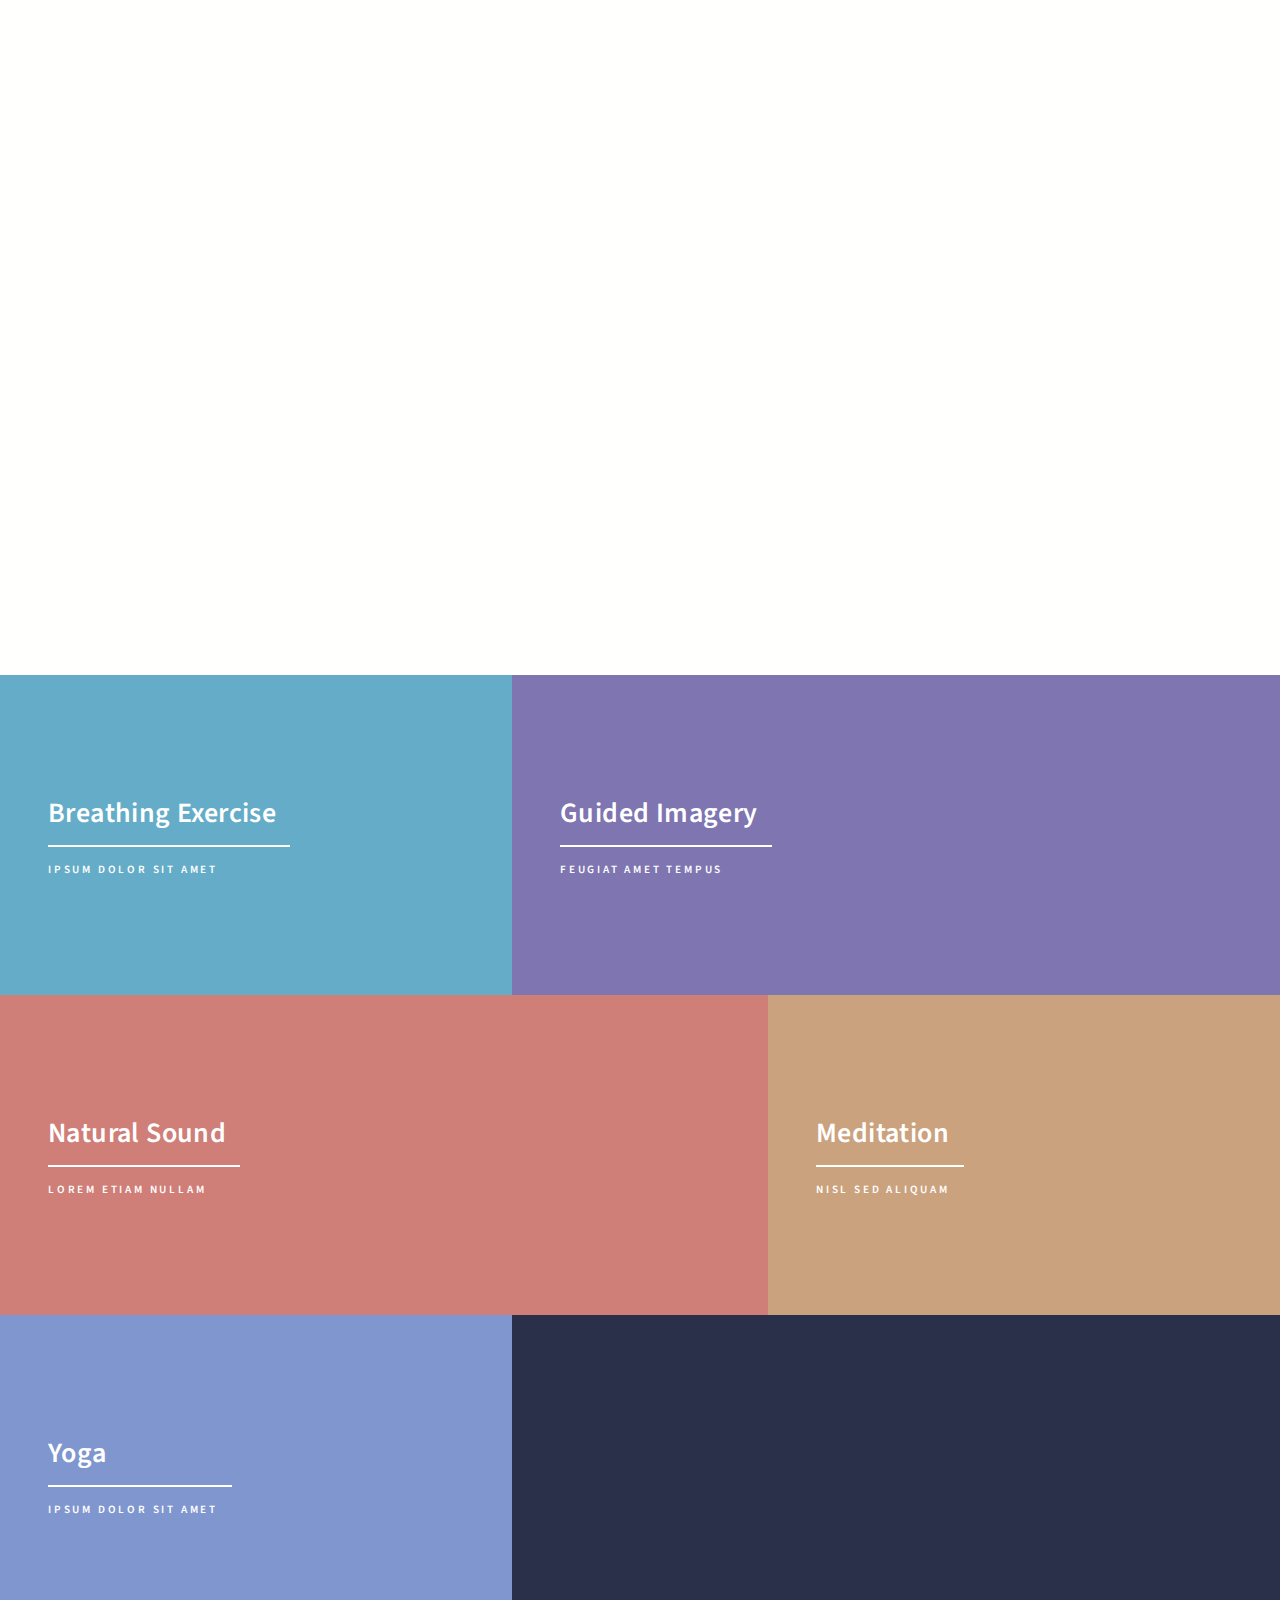
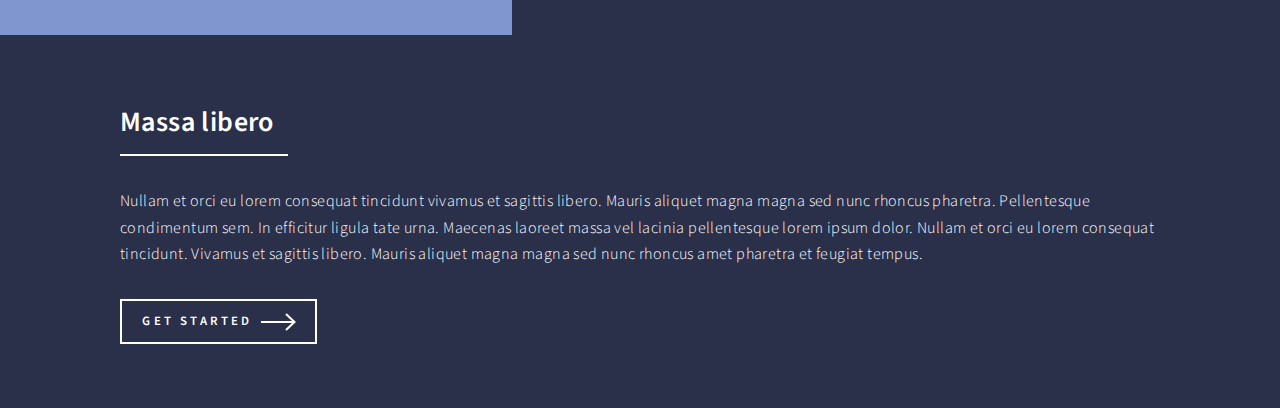
==== commit 0f299df3: "done survey page" ====
--- a/index.html
+++ b/index.html
@@ -1,16 +1,17 @@
 <!DOCTYPE HTML>
 <!--
-	Forty by HTML5 UP
+	Unruffled by HTML5 UP
 	html5up.net | @ajlkn
 	Free for personal and commercial use under the CCA 3.0 license (html5up.net/license)
 -->
 <html>
 	<head>
-		<title>Forty by HTML5 UP</title>
+		<title>Unruffled by HTML5 UP</title>
 		<meta charset="utf-8" />
 		<meta name="viewport" content="width=device-width, initial-scale=1, user-scalable=no" />
 		<link rel="stylesheet" href="assets/css/main.css" />
 		<noscript><link rel="stylesheet" href="assets/css/noscript.css" /></noscript>
+		<link rel="stylesheet" href="assets/css/index.css">
 	</head>
 	<body class="is-preload">
 
@@ -82,7 +83,7 @@
 										<img src="images/pic03.jpg" alt="" />
 									</span>
 									<header class="major">
-										<h3><a href="landing.html" class="link">Natural Sound</a></h3>
+										<h3><a href="naturalsound.html" class="link">Natural Sound</a></h3>
 										<p>Lorem etiam nullam</p>
 									</header>
 								</article>
@@ -91,7 +92,7 @@
 										<img src="images/pic04.jpg" alt="" />
 									</span>
 									<header class="major">
-										<h3><a href="landing.html" class="link">Meditation</a></h3>
+										<h3><a href="meditation.html" class="link">Meditation</a></h3>
 										<p>Nisl sed aliquam</p>
 									</header>
 								</article>
@@ -100,7 +101,7 @@
 										<img src="images/pic05.jpg" alt="" />
 									</span>
 									<header class="major">
-										<h3><a href="landing.html" class="link">Yoga</a></h3>
+										<h3><a href="yoga.html" class="link">Yoga</a></h3>
 										<p>Ipsum dolor sit amet</p>
 									</header>
 								</article>
@@ -123,7 +124,7 @@
 					</div>
 
 				<!-- Contact -->
-					<section id="contact">
+					<!-- <section id="contact">
 						<div class="inner">
 							<section>
 								<form method="post" action="#">
@@ -173,10 +174,10 @@
 								</section>
 							</section>
 						</div>
-					</section>
+					</section> -->
 
 				<!-- Footer -->
-					<footer id="footer">
+					<!-- <footer id="footer">
 						<div class="inner">
 							<ul class="icons">
 								<li><a href="#" class="icon alt fa-twitter"><span class="label">Twitter</span></a></li>
@@ -189,7 +190,7 @@
 								<li>&copy; Untitled</li><li>Design: <a href="https://html5up.net">HTML5 UP</a></li>
 							</ul>
 						</div>
-					</footer>
+					</footer> -->
 
 			</div>
 
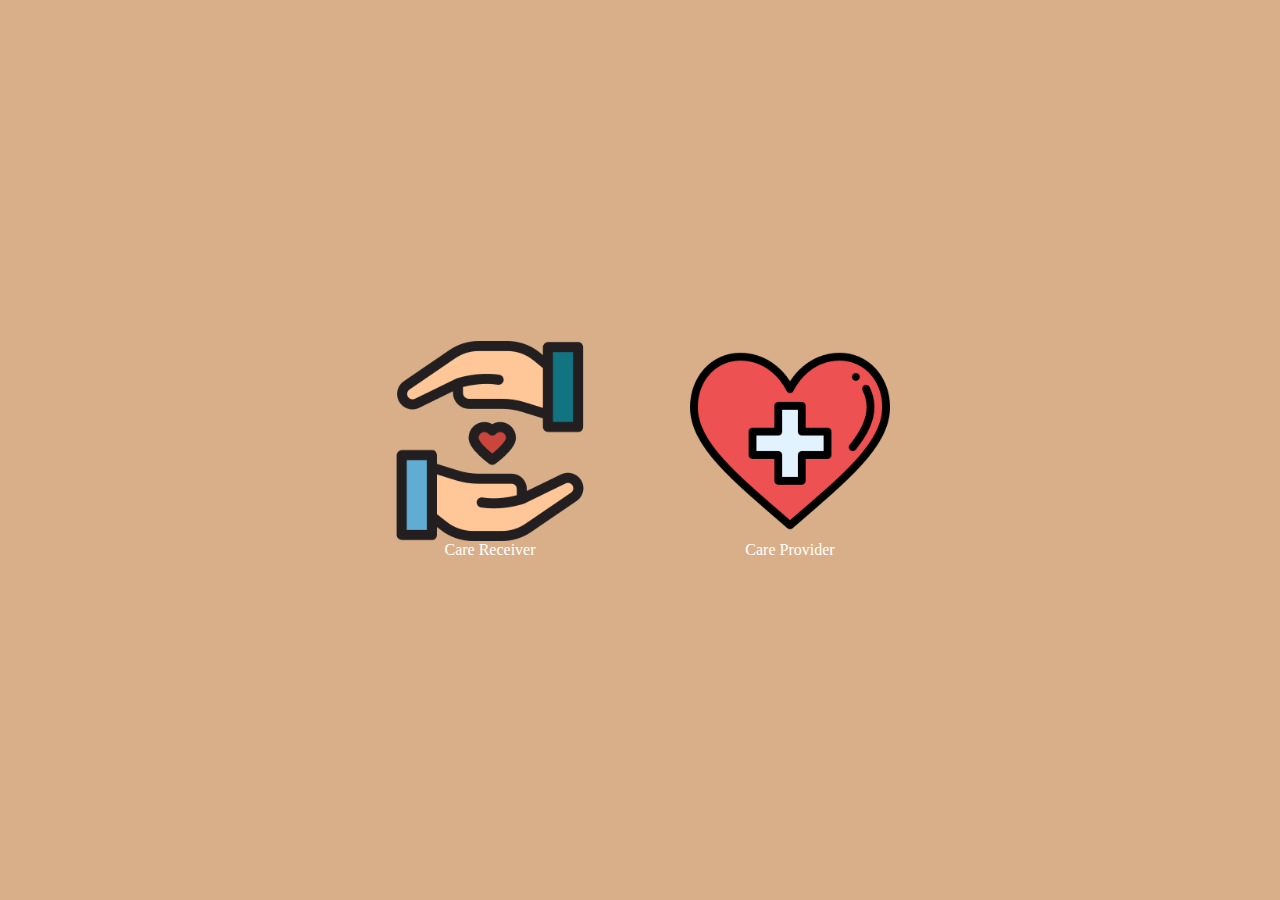
==== commit 96a8a75d: "physician login" ====
--- a/index.html
+++ b/index.html
@@ -1,207 +1,79 @@
-<!DOCTYPE HTML>
-<!--
-	Unruffled by HTML5 UP
-	html5up.net | @ajlkn
-	Free for personal and commercial use under the CCA 3.0 license (html5up.net/license)
--->
-<html>
-	<head>
-		<title>Unruffled by HTML5 UP</title>
-		<meta charset="utf-8" />
-		<meta name="viewport" content="width=device-width, initial-scale=1, user-scalable=no" />
-		<link rel="stylesheet" href="assets/css/main.css" />
-		<noscript><link rel="stylesheet" href="assets/css/noscript.css" /></noscript>
-		<link rel="stylesheet" href="assets/css/index.css">
-	</head>
-	<body class="is-preload">
-
-		<!-- Wrapper -->
-			<div id="wrapper">
-
-				<!-- Header -->
-					<header id="header" class="alt">
-						<a href="index.html" class="logo"><strong><img src="./unruffle-logo.png" alt=""></strong> <span>by Alan Huang, Simran Sethi, Hang Hu</span></a>
-						<nav>
-							<a href="#menu">Menu</a>
-						</nav>
-					</header>
-
-				<!-- Menu -->
-					<nav id="menu">
-						<ul class="links">
-							<li><a href="index.html">Home</a></li>
-							<li><a href="landing.html">Landing</a></li>
-							<li><a href="generic.html">Generic</a></li>
-							<li><a href="elements.html">Elements</a></li>
-						</ul>
-						<ul class="actions stacked">
-							<li><a href="#" class="button primary fit">Get Started</a></li>
-							<li><a href="#" class="button fit">Log In</a></li>
-						</ul>
-					</nav>
-
-				<!-- Banner -->
-					<section id="banner" class="major">
-						<div class="inner">
-							<header class="major">
-								<h1>Welcome to Unruffle</h1>
-							</header>
-							<div class="content">
-								<p>Where PTSD sufferers find a community and the necessarily help to deal with their symptoms</p>
-								<ul class="actions">
-									<li><a href="#one" class="button next scrolly">Get Started</a></li>
-								</ul>
-							</div>
-						</div>
-					</section>
-
-				<!-- Main -->
-					<div id="main">
-
-						<!-- One -->
-							<section id="one" class="tiles">
-								<article>
-									<span class="image">
-										<img src="images/pic01.jpg" alt="" />
-									</span>
-									<header class="major">
-										<h3><a href="breathingExercise.html" class="link">Breathing Exercise</a></h3>
-										<p>Ipsum dolor sit amet</p>
-									</header>
-								</article>
-								<article>
-									<span class="image">
-										<img src="images/pic02.jpg" alt="" />
-									</span>
-									<header class="major">
-										<h3><a href="GuidedImagery.html" class="link">Guided Imagery</a></h3>
-										<p>feugiat amet tempus</p>
-									</header>
-								</article>
-								<article>
-									<span class="image">
-										<img src="images/pic03.jpg" alt="" />
-									</span>
-									<header class="major">
-										<h3><a href="naturalsound.html" class="link">Natural Sound</a></h3>
-										<p>Lorem etiam nullam</p>
-									</header>
-								</article>
-								<article>
-									<span class="image">
-										<img src="images/pic04.jpg" alt="" />
-									</span>
-									<header class="major">
-										<h3><a href="meditation.html" class="link">Meditation</a></h3>
-										<p>Nisl sed aliquam</p>
-									</header>
-								</article>
-								<article>
-									<span class="image">
-										<img src="images/pic05.jpg" alt="" />
-									</span>
-									<header class="major">
-										<h3><a href="yoga.html" class="link">Yoga</a></h3>
-										<p>Ipsum dolor sit amet</p>
-									</header>
-								</article>
-								
-							</section>
-
-						<!-- Two -->
-							<section id="two">
-								<div class="inner">
-									<header class="major">
-										<h2>Massa libero</h2>
-									</header>
-									<p>Nullam et orci eu lorem consequat tincidunt vivamus et sagittis libero. Mauris aliquet magna magna sed nunc rhoncus pharetra. Pellentesque condimentum sem. In efficitur ligula tate urna. Maecenas laoreet massa vel lacinia pellentesque lorem ipsum dolor. Nullam et orci eu lorem consequat tincidunt. Vivamus et sagittis libero. Mauris aliquet magna magna sed nunc rhoncus amet pharetra et feugiat tempus.</p>
-									<ul class="actions">
-										<li><a href="landing.html" class="button next">Get Started</a></li>
-									</ul>
-								</div>
-							</section>
-
-					</div>
-
-				<!-- Contact -->
-					<!-- <section id="contact">
-						<div class="inner">
-							<section>
-								<form method="post" action="#">
-									<div class="fields">
-										<div class="field half">
-											<label for="name">Name</label>
-											<input type="text" name="name" id="name" />
-										</div>
-										<div class="field half">
-											<label for="email">Email</label>
-											<input type="text" name="email" id="email" />
-										</div>
-										<div class="field">
-											<label for="message">Message</label>
-											<textarea name="message" id="message" rows="6"></textarea>
-										</div>
-									</div>
-									<ul class="actions">
-										<li><input type="submit" value="Send Message" class="primary" /></li>
-										<li><input type="reset" value="Clear" /></li>
-									</ul>
-								</form>
-							</section>
-							<section class="split">
-								<section>
-									<div class="contact-method">
-										<span class="icon alt fa-envelope"></span>
-										<h3>Email</h3>
-										<a href="#">information@untitled.tld</a>
-									</div>
-								</section>
-								<section>
-									<div class="contact-method">
-										<span class="icon alt fa-phone"></span>
-										<h3>Phone</h3>
-										<span>(000) 000-0000 x12387</span>
-									</div>
-								</section>
-								<section>
-									<div class="contact-method">
-										<span class="icon alt fa-home"></span>
-										<h3>Address</h3>
-										<span>1234 Somewhere Road #5432<br />
-										Nashville, TN 00000<br />
-										United States of America</span>
-									</div>
-								</section>
-							</section>
-						</div>
-					</section> -->
-
-				<!-- Footer -->
-					<!-- <footer id="footer">
-						<div class="inner">
-							<ul class="icons">
-								<li><a href="#" class="icon alt fa-twitter"><span class="label">Twitter</span></a></li>
-								<li><a href="#" class="icon alt fa-facebook"><span class="label">Facebook</span></a></li>
-								<li><a href="#" class="icon alt fa-instagram"><span class="label">Instagram</span></a></li>
-								<li><a href="#" class="icon alt fa-github"><span class="label">GitHub</span></a></li>
-								<li><a href="#" class="icon alt fa-linkedin"><span class="label">LinkedIn</span></a></li>
-							</ul>
-							<ul class="copyright">
-								<li>&copy; Untitled</li><li>Design: <a href="https://html5up.net">HTML5 UP</a></li>
-							</ul>
-						</div>
-					</footer> -->
-
-			</div>
-
-		<!-- Scripts -->
-			<script src="assets/js/jquery.min.js"></script>
-			<script src="assets/js/jquery.scrolly.min.js"></script>
-			<script src="assets/js/jquery.scrollex.min.js"></script>
-			<script src="assets/js/browser.min.js"></script>
-			<script src="assets/js/breakpoints.min.js"></script>
-			<script src="assets/js/util.js"></script>
-			<script src="assets/js/main.js"></script>
-
-	</body>
+<html>
+	<head>
+		<style>
+			/*.thumb{
+				display: inline-block;
+				margin-right: 10px;
+				margin-bottom: 10px;
+			}
+			.thumb img{
+				width: 180px;
+			    height: 180px;
+			    object-fit: cover;
+			}
+			.center{
+				position: fixed;
+			   top: 50%;
+			   left: 50%;
+			   transform: translate(-50%, -50%);
+			}*/
+			body {
+				background-color: #D9AF89;
+				display: flex;
+				justify-content: center;/*horizontally*/
+    			align-items: center;/*vertically*/
+
+			}
+			.center {
+				/*width: 80%;*/
+				/*margin: 0 auto;*/
+				text-align: center;
+				display: flex;
+				justify-content: center;/*horizontally*/
+    			align-items: center;/*vertically*/
+			}
+			.thumb {
+				
+
+			}
+			.thumb img {
+				width: 200px;
+				height: 200px;
+				display: inline;
+				object-fit: cover;
+			}
+			.user {
+				display: block;
+				background-color: #6FB6CF;
+				height: 50px;
+				font-size: 30px;
+			}
+			a:-webkit-any-link {
+				text-decoration-line: none;
+				color: white;
+			}
+		</style>
+	</head>
+	<body style="">
+		
+		<div class="center">
+			<div class='thumb'>
+				<a href="./login2.html">
+					<img src="./assets/vid_and_pic/care.png" alt="">
+					<br>
+					<div>Care Receiver</div>
+				</a>
+			</div>
+			<span style="width:100px"></span>
+			<div class="thumb">
+				<a href="./login_physician.html">
+					<img src="./assets/vid_and_pic/health.png" alt="">
+					<br>
+					<div>Care Provider</div>
+				</a>
+				
+			</div>
+			
+		</div>
+	</body>
 </html>